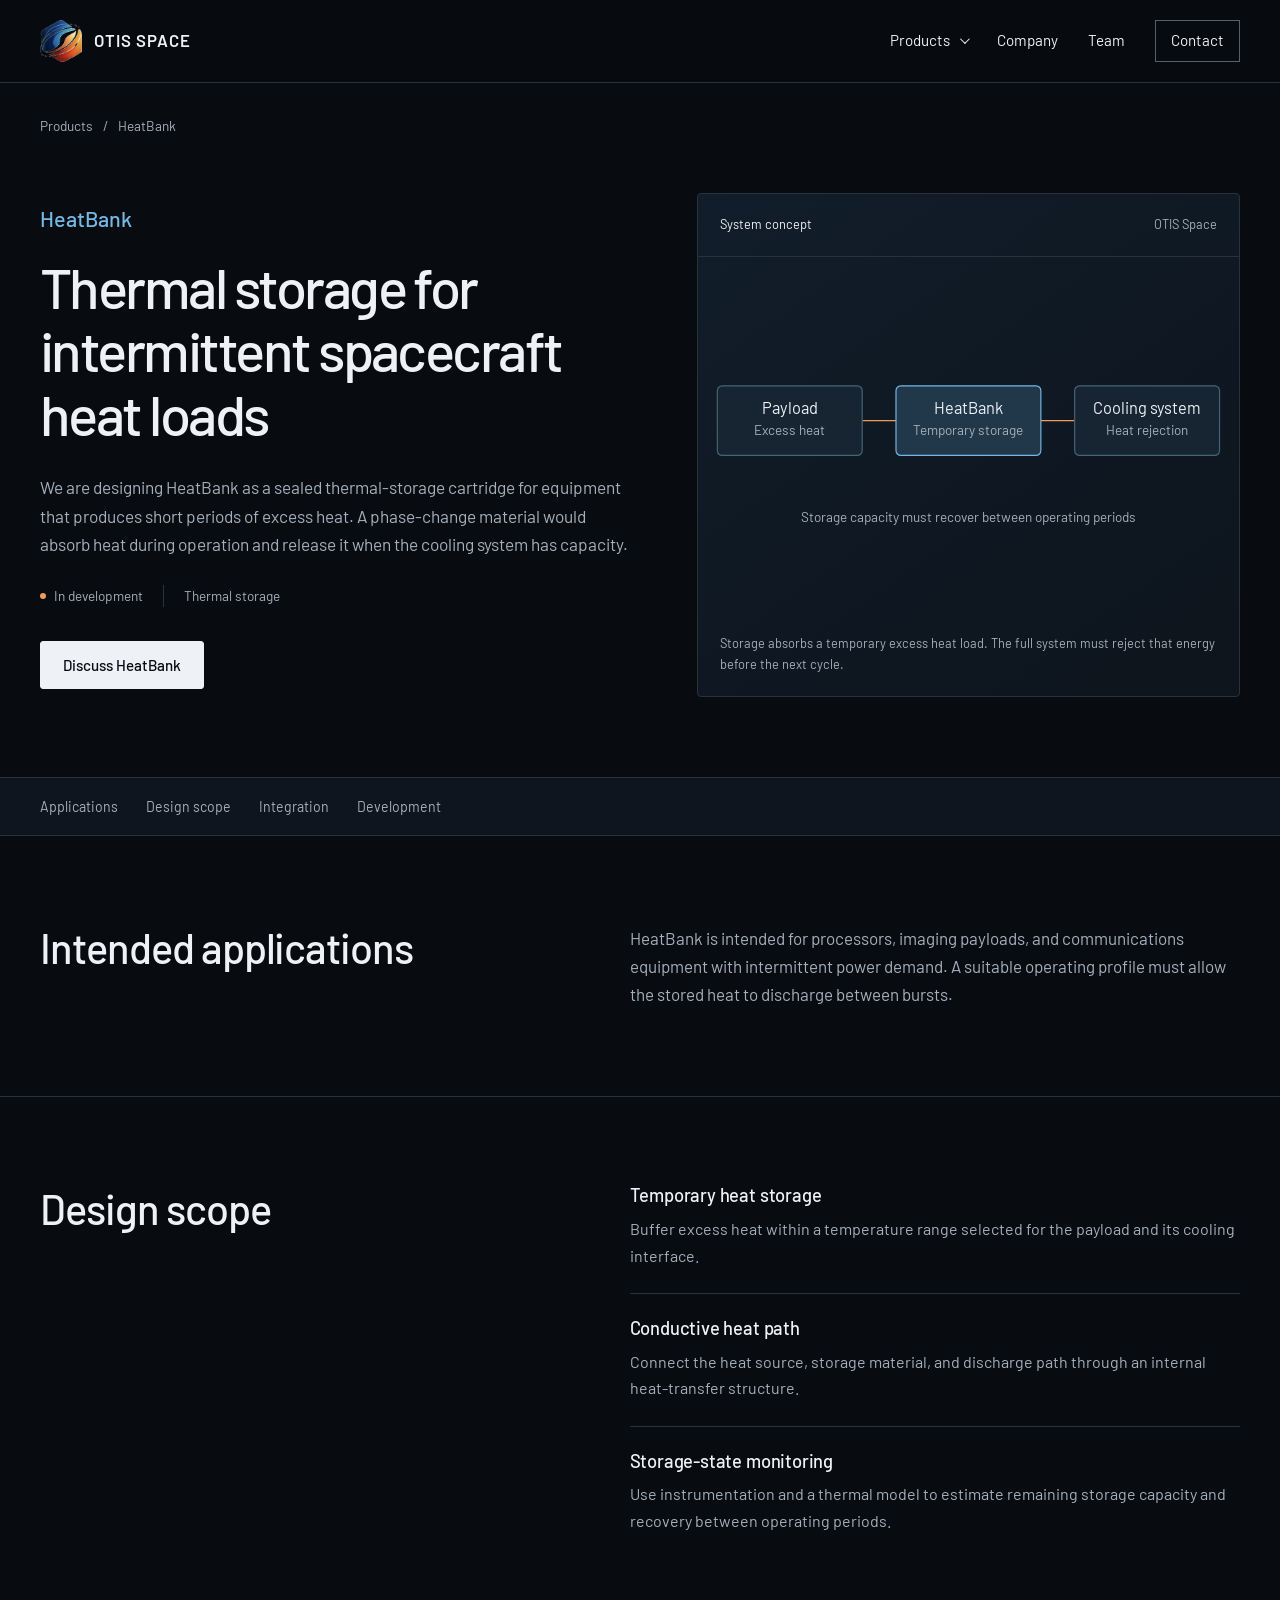
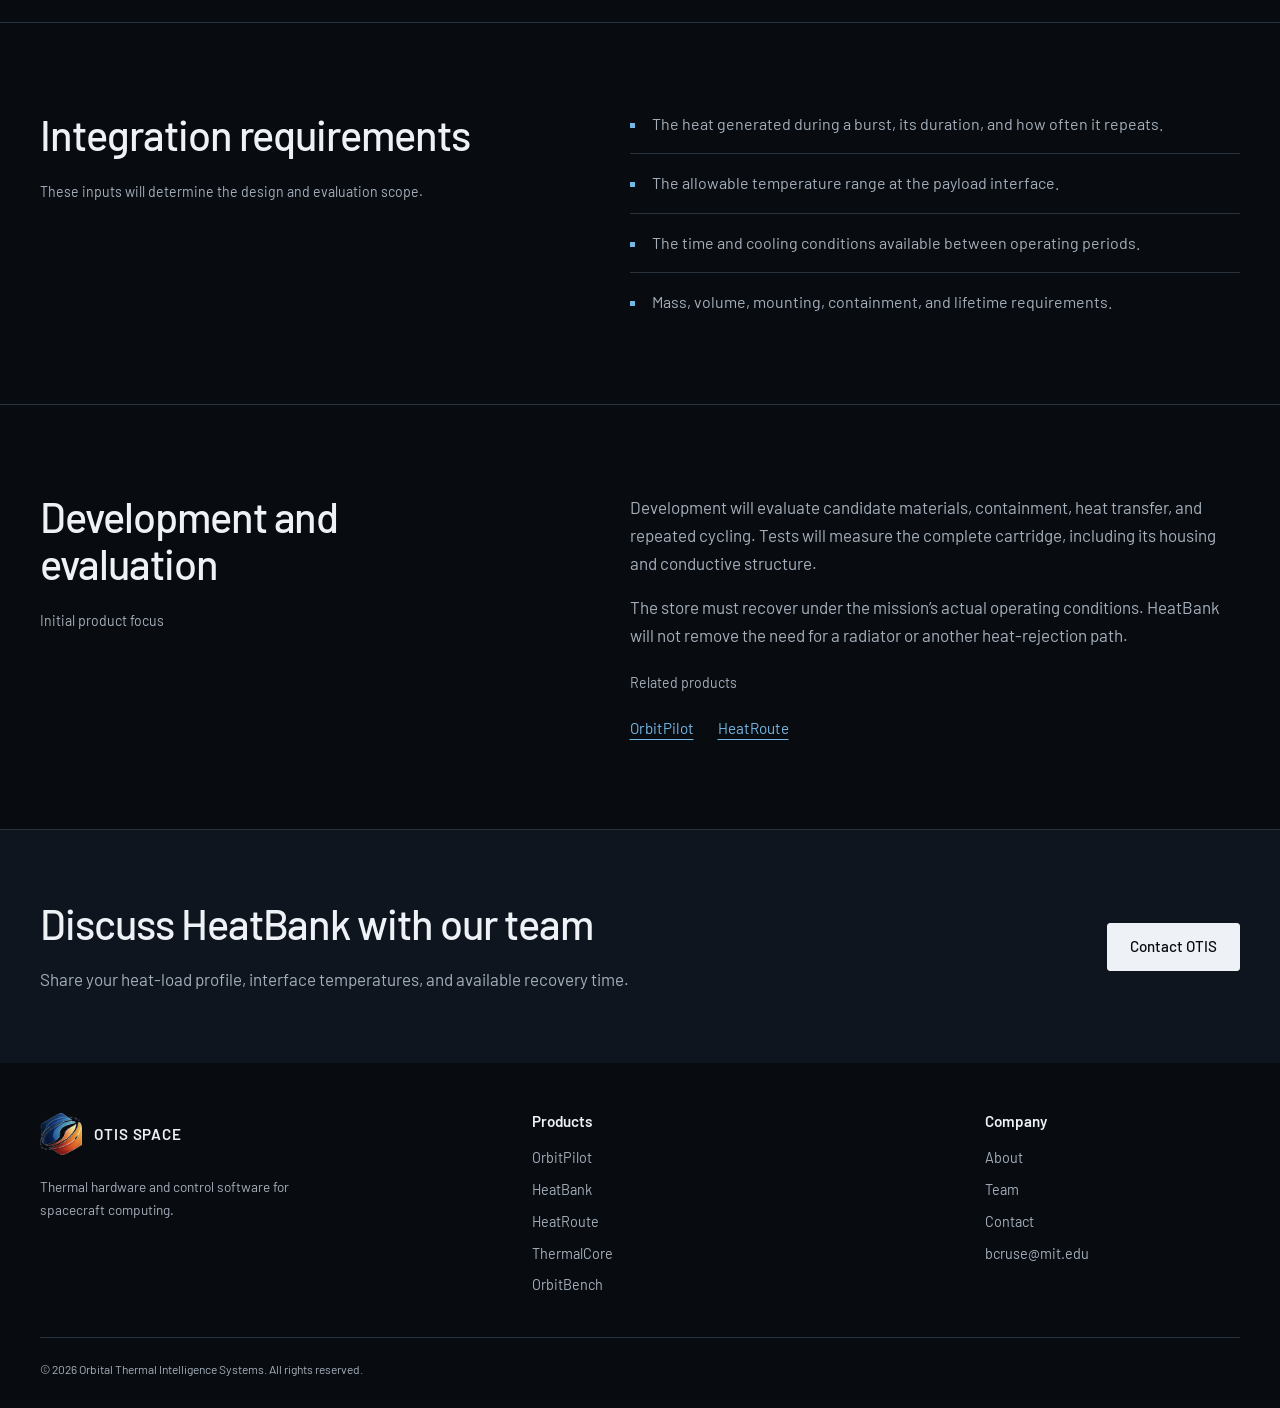
==== products/heatbank/index.html @ eafe2ecf "Replace site slogans with direct copy and add five product pages" ====
<!doctype html>
<html lang="en">
<head>
  <meta charset="utf-8">
  <meta name="viewport" content="width=device-width, initial-scale=1">
  <title>HeatBank — Thermal storage for intermittent spacecraft heat loads | OTIS Space</title>
  <meta name="description" content="Sealed thermal-storage cartridges for payloads that generate short periods of excess heat. In development at OTIS Space.">
  <meta name="theme-color" content="#080c11">
  <link rel="canonical" href="https://otisspace.com/products/heatbank/">
  <meta property="og:type" content="website">
  <meta property="og:title" content="HeatBank — Thermal storage for intermittent spacecraft heat loads | OTIS Space">
  <meta property="og:description" content="Sealed thermal-storage cartridges for payloads that generate short periods of excess heat. In development at OTIS Space.">
  <meta property="og:url" content="https://otisspace.com/products/heatbank/">
  <meta property="og:image" content="https://otisspace.com/otis_logo_icon.png">
  <link rel="icon" href="../../favicon.ico" type="image/x-icon">
  <link rel="preconnect" href="https://fonts.googleapis.com">
  <link rel="preconnect" href="https://fonts.gstatic.com" crossorigin>
  <link rel="stylesheet" href="../../assets/site.css">
  <script src="../../assets/site.js" defer></script>
</head>
<body>
<a class="skip-link" href="#main">Skip to content</a>
<header class="site-header">
  <div class="container header-inner">
    <a class="brand" href="../../" aria-label="OTIS Space home"><img src="../../otis_logo_icon.png" alt="" width="42" height="42">OTIS SPACE</a>
    <button class="nav-toggle" type="button" aria-controls="site-navigation" aria-expanded="false" aria-label="Open navigation">Menu</button>
    <nav id="site-navigation" aria-label="Main navigation">
      <details class="product-nav">
        <summary>Products</summary>
        <div class="product-dropdown">
          <a class="all-products" href="../../#products">All products</a>
          <a href="../../products/orbitpilot/">OrbitPilot<small>Control software</small></a>
<a href="../../products/heatbank/" aria-current="page">HeatBank<small>Thermal storage</small></a>
<a href="../../products/heatroute/">HeatRoute<small>Thermal switching</small></a>
<a href="../../products/thermalcore/">ThermalCore<small>Integrated subsystem</small></a>
<a href="../../products/orbitbench/">OrbitBench<small>Test equipment and software</small></a>
        </div>
      </details>
      <a href="../../#about">Company</a>
      <a href="../../#founders">Team</a>
      <a class="nav-contact" href="../../#contact">Contact</a>
    </nav>
  </div>
</header>
<main id="main">
  <div class="container breadcrumb"><a href="../../#products">Products</a><span aria-hidden="true">/</span>HeatBank</div>
  <section class="product-hero">
    <div class="container hero-grid">
      <div>
        <p class="product-heading">HeatBank</p>
        <h1>Thermal storage for intermittent spacecraft heat loads</h1>
        <p class="product-intro">We are designing HeatBank as a sealed thermal-storage cartridge for equipment that produces short periods of excess heat. A phase-change material would absorb heat during operation and release it when the cooling system has capacity.</p>
        <div class="product-meta"><span class="status">In development</span><span>Thermal storage</span></div>
        <div class="actions"><a class="button button-primary" href="../../?product=HeatBank#contact">Discuss HeatBank</a></div>
      </div>
      <figure class="system-figure">
  <div class="figure-label"><span>System concept</span><span>OTIS Space</span></div>
  <svg class="schematic" viewBox="0 0 560 365" role="img" aria-labelledby="schematic-title"><title id="schematic-title">Storage absorbs a temporary excess heat load. The full system must reject that energy before the next cycle.</title><path class="wire-heat" d="M170 157H210M350 157H390"/><rect class="node" x="20" y="121" width="150" height="72" rx="5"/><text x="95.0" y="150">Payload</text><text class="small" x="95.0" y="172">Excess heat</text><rect class="node node-accent" x="205" y="121" width="150" height="72" rx="5"/><text x="280.0" y="150">HeatBank</text><text class="small" x="280.0" y="172">Temporary storage</text><rect class="node" x="390" y="121" width="150" height="72" rx="5"/><text x="465.0" y="150">Cooling system</text><text class="small" x="465.0" y="172">Heat rejection</text><text class="small" x="280" y="262">Storage capacity must recover between operating periods</text></svg>
  <figcaption>Storage absorbs a temporary excess heat load. The full system must reject that energy before the next cycle.</figcaption>
</figure>
    </div>
  </section>
  <nav class="page-section-nav" aria-label="On this page"><div class="container"><a href="#applications">Applications</a><a href="#design">Design scope</a><a href="#integration">Integration</a><a href="#development">Development</a></div></nav>
  <section class="section" id="applications"><div class="container split"><h2>Intended applications</h2><div class="prose"><p>HeatBank is intended for processors, imaging payloads, and communications equipment with intermittent power demand. A suitable operating profile must allow the stored heat to discharge between bursts.</p></div></div></section>
  <section class="section" id="design"><div class="container split"><div><h2>Design scope</h2></div><div class="detail-list"><div class="detail-item"><h3>Temporary heat storage</h3><p>Buffer excess heat within a temperature range selected for the payload and its cooling interface.</p></div><div class="detail-item"><h3>Conductive heat path</h3><p>Connect the heat source, storage material, and discharge path through an internal heat-transfer structure.</p></div><div class="detail-item"><h3>Storage-state monitoring</h3><p>Use instrumentation and a thermal model to estimate remaining storage capacity and recovery between operating periods.</p></div></div></div></section>
  <section class="section" id="integration"><div class="container split"><div><h2>Integration requirements</h2><p class="section-note">These inputs will determine the design and evaluation scope.</p></div><ul class="requirements"><li>The heat generated during a burst, its duration, and how often it repeats.</li><li>The allowable temperature range at the payload interface.</li><li>The time and cooling conditions available between operating periods.</li><li>Mass, volume, mounting, containment, and lifetime requirements.</li></ul></div></section>
  <section class="section" id="development"><div class="container split"><div><h2>Development and evaluation</h2><p class="section-note">Initial product focus</p></div><div class="prose"><p>Development will evaluate candidate materials, containment, heat transfer, and repeated cycling. Tests will measure the complete cartridge, including its housing and conductive structure.</p><p>The store must recover under the mission’s actual operating conditions. HeatBank will not remove the need for a radiator or another heat-rejection path.</p><p class="section-note">Related products</p><div class="related-products"><a href="../orbitpilot/">OrbitPilot</a><a href="../heatroute/">HeatRoute</a></div></div></div></section>
  <section class="product-contact"><div class="container"><div><h2>Discuss HeatBank with our team</h2><p>Share your heat-load profile, interface temperatures, and available recovery time.</p></div><a class="button button-primary" href="../../?product=HeatBank#contact">Contact OTIS</a></div></section>
</main>
<footer class="site-footer">
  <div class="container">
    <div class="footer-grid">
      <div class="footer-brand"><a class="brand" href="../../"><img src="../../otis_logo_icon.png" alt="" width="42" height="42">OTIS SPACE</a><p>Thermal hardware and control software for spacecraft computing.</p></div>
      <div><h2>Products</h2><ul class="footer-links"><li><a href="../../products/orbitpilot/">OrbitPilot</a></li><li><a href="../../products/heatbank/">HeatBank</a></li><li><a href="../../products/heatroute/">HeatRoute</a></li><li><a href="../../products/thermalcore/">ThermalCore</a></li><li><a href="../../products/orbitbench/">OrbitBench</a></li></ul></div>
      <div><h2>Company</h2><ul class="footer-links"><li><a href="../../#about">About</a></li><li><a href="../../#founders">Team</a></li><li><a href="../../#contact">Contact</a></li><li><a href="mailto:bcruse@mit.edu">bcruse@mit.edu</a></li></ul></div>
    </div>
    <p class="copyright">© 2026 Orbital Thermal Intelligence Systems. All rights reserved.</p>
  </div>
</footer>
</body>
</html>
---- assets/site.css ----
@import url('https://fonts.googleapis.com/css2?family=Barlow:wght@400;500;600;700&display=swap');

:root {
  color-scheme: dark;
  --bg: #080c11;
  --surface: #0e151e;
  --surface-raised: #121c27;
  --text: #eef2f6;
  --muted: #a5afbb;
  --line: #28323d;
  --blue: #75b8e5;
  --orange: #f29a59;
  --width: 1200px;
}
* { box-sizing: border-box; }
html { scroll-behavior: smooth; scroll-padding-top: 100px; }
body { margin: 0; background: var(--bg); color: var(--text); font-family: 'Barlow', Arial, sans-serif; font-size: 17px; line-height: 1.65; -webkit-font-smoothing: antialiased; }
body, input, select, textarea, button { font-family: 'Barlow', Arial, sans-serif; }
a { color: inherit; text-underline-offset: 5px; }
a:hover { color: var(--blue); }
a, button, input, select, textarea { -webkit-tap-highlight-color: transparent; }
:focus-visible { outline: 2px solid var(--orange); outline-offset: 5px; }
img, svg { display: block; max-width: 100%; }
button, input, select, textarea { font: inherit; }
button, summary { cursor: pointer; }
button:disabled { cursor: wait; }
h1, h2, h3, p { margin: 0; }
h1, h2, h3 { font-weight: 500; line-height: 1.13; }
h1 { font-size: clamp(2.6rem, 5.2vw, 4.65rem); letter-spacing: -0.045em; }
h2 { font-size: clamp(1.8rem, 3.25vw, 2.8rem); letter-spacing: -0.025em; }
h3 { font-size: 1.3rem; letter-spacing: -0.01em; }
p + p { margin-top: 1rem; }
::selection { background: #2a526c; color: white; }
.container { width: min(var(--width), calc(100% - 80px)); margin-inline: auto; }
.skip-link { position: fixed; top: -100px; left: 20px; z-index: 100; padding: 10px 20px; color: var(--bg); background: white; }
.skip-link:focus { top: 10px; }
.site-header { position: sticky; top: 0; z-index: 20; background: rgba(8,12,17,.97); border-bottom: 1px solid var(--line); }
.header-inner { min-height: 82px; display: flex; align-items: center; gap: 28px; }
.brand { display: inline-flex; gap: 12px; align-items: center; color: var(--text); text-decoration: none; margin-right: auto; white-space: nowrap; font-size: 1.05rem; font-weight: 600; letter-spacing: .06em; }
.brand img { width: 42px; height: 42px; object-fit: contain; }
#site-navigation { display: flex; align-items: center; gap: 30px; font-size: .95rem; }
#site-navigation > a, .product-nav summary { text-decoration: none; }
.product-nav { position: relative; }
.product-nav summary { list-style: none; display: flex; align-items: center; gap: 10px; padding-block: 12px; }
.product-nav summary::-webkit-details-marker { display: none; }
.product-nav summary::after { content: ''; width: 6px; height: 6px; border-right: 1px solid; border-bottom: 1px solid; transform: rotate(45deg) translateY(-2px); }
.product-nav[open] summary::after { transform: rotate(225deg); }
.product-dropdown { position: absolute; right: -100px; top: calc(100% + 12px); width: 330px; padding: 12px; background: var(--surface); border: 1px solid var(--line); box-shadow: 0 15px 50px #0008; }
.product-dropdown a { display: block; text-decoration: none; padding: 9px 13px; border-radius: 2px; }
.product-dropdown a:hover, .product-dropdown [aria-current='page'] { background: var(--surface-raised); color: var(--blue); }
.product-dropdown small { display: block; color: var(--muted); font-size: .8rem; line-height: 1.4; margin-top: 2px; }
.product-dropdown .all-products { margin-bottom: 8px; padding-bottom: 14px; border-bottom: 1px solid var(--line); }
.nav-contact { border: 1px solid #53606f; padding: 7px 15px; }
.nav-toggle { display: none; }
.hero { position: relative; padding-block: 100px 108px; border-bottom: 1px solid var(--line); overflow: clip; }
.hero::before { content: ''; position: absolute; z-index: -1; width: 760px; height: 760px; right: -200px; top: -350px; background: radial-gradient(circle, #16374b55 0%, transparent 65%); pointer-events: none; }
.hero-grid { display: grid; grid-template-columns: 1.1fr 1fr; align-items: center; gap: 68px; }
.eyebrow { color: var(--blue); font-size: .85rem; font-weight: 500; margin-bottom: 24px; }
.hero-copy > p:not(.eyebrow), .product-intro { color: var(--muted); font-size: 1.14rem; line-height: 1.65; margin-top: 28px; max-width: 620px; }
.actions { display: flex; flex-wrap: wrap; align-items: center; gap: 14px; margin-top: 34px; }
.button { display: inline-flex; align-items: center; justify-content: center; min-height: 48px; padding: 10px 22px; border: 1px solid #495663; border-radius: 3px; color: var(--text); text-decoration: none; font-weight: 500; font-size: .95rem; transition: background .18s, border-color .18s; }
.button:hover { background: #1c2b3b; border-color: var(--blue); color: var(--text); }
.button-primary { background: var(--text); color: var(--bg); border-color: var(--text); }
.button-primary:hover { color: var(--bg); background: #d3e4ef; border-color: #d3e4ef; }
.system-figure { margin: 0; border: 1px solid var(--line); background: linear-gradient(145deg, #111d2a, #0d141c); border-radius: 4px; }
.figure-label { display: flex; justify-content: space-between; gap: 12px; padding: 20px 22px; border-bottom: 1px solid var(--line); font-size: .8rem; color: var(--muted); }
.figure-label span:first-child { color: var(--text); }
.system-figure svg { width: 100%; height: auto; padding: 12px 0; }
.system-figure figcaption { padding: 0 22px 22px; color: var(--muted); font-size: .8rem; line-height: 1.6; }
.schematic text { font-family: 'Barlow', Arial, sans-serif; font-size: 17px; fill: #edf2f8; text-anchor: middle; }
.schematic .small { font-size: 14px; fill: #a5afbb; }
.schematic .node { fill: #172432; stroke: #476377; stroke-width: 1.2; }
.schematic .node-accent { fill: #20384a; stroke: #75b8e5; }
.schematic .wire { stroke: #75b8e5; stroke-width: 1.5; fill: none; }
.schematic .wire-heat { stroke: #f29a59; stroke-width: 1.5; fill: none; }
.schematic .control { stroke-dasharray: 5 5; }
.section { padding-block: 88px; border-bottom: 1px solid var(--line); }
.section-heading { display: flex; align-items: start; justify-content: space-between; gap: 40px; margin-bottom: 44px; }
.section-heading p { max-width: 540px; color: var(--muted); }
.status { display: inline-flex; align-items: center; gap: 8px; color: var(--muted); font-size: .85rem; white-space: nowrap; }
.status::before { content: ''; width: 6px; height: 6px; border-radius: 50%; background: var(--orange); }
.product-list { border-top: 1px solid var(--line); }
.product-row { display: grid; grid-template-columns: 230px 1fr 130px; gap: 32px; align-items: center; padding: 30px 0; border-bottom: 1px solid var(--line); text-decoration: none; }
.product-row:hover { color: var(--text); }
.product-row:hover h3, .product-row:hover .product-link { color: var(--blue); }
.product-row .category { font-size: .85rem; color: var(--muted); margin-top: 6px; }
.product-row p { color: var(--muted); font-size: 1rem; max-width: 560px; }
.product-link { font-size: .9rem; color: var(--text); justify-self: end; white-space: nowrap; }
.product-link span { padding-left: 10px; }
.section-note { margin-top: 22px; color: var(--muted); font-size: .88rem; max-width: 760px; }
.split { display: grid; grid-template-columns: .9fr 1.1fr; gap: 90px; }
.split > div > p, .prose { color: var(--muted); }
.split h2 { max-width: 480px; }
.detail-list { margin: 0; }
.detail-item { padding: 24px 0; border-bottom: 1px solid var(--line); }
.detail-item:first-child { padding-top: 0; }
.detail-item:last-child { border-bottom: 0; padding-bottom: 0; }
.detail-item h3 { font-size: 1.15rem; margin-bottom: 10px; color: var(--text); }
.detail-item p { color: var(--muted); font-size: 1rem; }
.team-intro { max-width: 640px; }
.team-grid { display: grid; grid-template-columns: repeat(2, minmax(0, 1fr)); gap: 40px; }
.team-photo { aspect-ratio: 16 / 10; width: 100%; object-fit: cover; border-radius: 3px; border: 1px solid var(--line); margin-bottom: 24px; }
.team-grid .role { color: var(--blue); font-size: .85rem; margin: 7px 0 14px; }
.team-grid p { color: var(--muted); font-size: .97rem; max-width: 500px; }
.contact-section { background: var(--surface); }
.contact-copy h2 { margin-bottom: 24px; }
.contact-copy p { max-width: 420px; }
.contact-copy a { color: var(--blue); }
form { display: grid; gap: 18px; }
.form-row { display: grid; grid-template-columns: 1fr 1fr; gap: 16px; }
.form-field { display: flex; flex-direction: column; gap: 7px; }
label { font-size: .88rem; }
input, select, textarea { width: 100%; min-width: 0; background: var(--bg); color: var(--text); border: 1px solid #43505f; border-radius: 3px; padding: 10px 12px; font-size: .95rem; }
input::placeholder, textarea::placeholder { color: #8994a2; opacity: 1; }
textarea { min-height: 130px; resize: vertical; }
.form-honeypot { display: none; }
form .button { justify-self: start; }
.form-status { min-height: 1.4rem; font-size: .9rem; color: var(--muted); }
.form-status.success { color: #9ddbb8; }
.form-status.error { color: #ffb0a7; }
.site-footer { padding-block: 50px 28px; }
.footer-grid { display: grid; grid-template-columns: 1.1fr 1fr .65fr; gap: 60px; }
.footer-grid .brand { font-size: .95rem; }
.footer-grid p { color: var(--muted); font-size: .85rem; margin-top: 14px; max-width: 290px; }
.footer-grid h2 { font-size: .95rem; font-weight: 600; margin-bottom: 16px; letter-spacing: 0; }
.footer-links { list-style: none; padding: 0; margin: 0; display: grid; gap: 8px; font-size: .9rem; }
.footer-links a { text-decoration: none; color: var(--muted); }
.footer-links a:hover { color: var(--text); }
.copyright { border-top: 1px solid var(--line); padding-top: 22px; margin-top: 40px; color: var(--muted); font-size: .75rem; }
.breadcrumb { font-size: .85rem; color: var(--muted); padding-top: 32px; }
.breadcrumb a { text-decoration: none; }
.breadcrumb span { padding-inline: 10px; }
.product-hero { padding-block: 56px 80px; }
.product-hero .hero-grid { gap: 60px; }
.product-heading { font-size: 1.35rem; font-weight: 500; margin-bottom: 18px; color: var(--blue); }
.product-hero h1 { font-size: clamp(2.35rem, 4.4vw, 3.85rem); }
.product-intro { font-size: 1.08rem; }
.product-meta { display: flex; align-items: center; flex-wrap: wrap; gap: 20px; margin-top: 26px; font-size: .85rem; color: var(--muted); }
.product-meta > span + span { border-left: 1px solid var(--line); padding-left: 20px; }
.page-section-nav { border-top: 1px solid var(--line); border-bottom: 1px solid var(--line); background: var(--surface); }
.page-section-nav .container { display: flex; flex-wrap: wrap; gap: 28px; padding-block: 17px; }
.page-section-nav a { text-decoration: none; font-size: .88rem; color: var(--muted); }
.page-section-nav a:hover { color: var(--text); }
.requirements { padding: 0; margin: 0; list-style: none; }
.requirements li { padding: 16px 0 16px 22px; border-bottom: 1px solid var(--line); position: relative; color: var(--muted); font-size: 1rem; }
.requirements li:first-child { padding-top: 0; }
.requirements li::before { content: ''; width: 5px; height: 5px; background: var(--blue); position: absolute; left: 0; top: 28px; }
.requirements li:first-child::before { top: 12px; }
.requirements li:last-child { border-bottom: 0; padding-bottom: 0; }
.product-contact { padding-block: 70px; background: var(--surface); }
.product-contact .container { display: flex; align-items: center; justify-content: space-between; gap: 40px; }
.product-contact p { color: var(--muted); max-width: 660px; margin-top: 18px; }
.related-products { margin-top: 22px; display: flex; flex-wrap: wrap; gap: 12px 24px; }
.related-products a { color: var(--blue); font-size: .95rem; }
@media (min-width: 1400px) { .hero { padding-block: 120px; } }
@media (max-width: 1000px) {
  .container { width: calc(100% - 56px); }
  .hero-grid { gap: 36px; }
  .split { gap: 48px; }
  .product-row { grid-template-columns: 180px 1fr 115px; gap: 22px; }
  .product-hero .hero-grid { gap: 32px; }
}
@media (max-width: 760px) {
  html { scroll-padding-top: 90px; }
  .container { width: calc(100% - 40px); }
  .header-inner { min-height: 72px; flex-wrap: wrap; gap: 0; }
  .brand { font-size: .95rem; }
  .brand img { width: 36px; height: 36px; }
  #site-navigation { flex-basis: 100%; align-items: stretch; gap: 0; flex-direction: column; padding-bottom: 22px; max-height: calc(100svh - 80px); overflow-y: auto; }
  #site-navigation > a, .product-nav summary { padding: 12px 0; border-bottom: 1px solid var(--line); }
  #site-navigation > .nav-contact { padding: 9px 15px; border: 1px solid #53606f; margin-top: 16px; text-align: center; }
  .js .nav-toggle { display: block; background: transparent; border: 1px solid #53606f; border-radius: 3px; color: var(--text); padding: 6px 13px; font-size: .9rem; }
  .js #site-navigation { display: none; }
  .js .nav-toggle[aria-expanded='true'] + #site-navigation { display: flex; }
  .product-dropdown { position: static; width: 100%; padding: 5px 0; margin-top: 8px; border: 0; border-left: 1px solid var(--line); box-shadow: none; background: transparent; }
  .product-dropdown a { padding: 9px 16px; }
  .product-dropdown small { display: none; }
  .hero { padding-block: 64px; }
  .hero-grid, .split { grid-template-columns: 1fr; gap: 36px; }
  .hero h1 { max-width: 650px; }
  .hero-copy > p:not(.eyebrow) { font-size: 1.08rem; }
  .system-figure { max-width: 620px; }
  .section { padding-block: 60px; }
  .section-heading { flex-direction: column; gap: 20px; margin-bottom: 28px; }
  .section-heading p { max-width: 650px; }
  .product-row { grid-template-columns: 1fr auto; gap: 16px; padding-block: 26px; }
  .product-row > p { grid-column: 1 / -1; grid-row: 2; }
  .team-grid { gap: 24px; }
  .footer-grid { grid-template-columns: 1fr 1fr; gap: 36px; }
  .footer-brand { grid-column: 1 / -1; }
  .product-hero { padding-block: 40px 54px; }
  .product-hero .hero-grid { gap: 36px; }
  .product-contact .container { align-items: start; flex-direction: column; gap: 25px; }
  .page-section-nav .container { gap: 12px 24px; }
}
@media (max-width: 440px) {
  body { font-size: 16px; }
  .hero h1 { font-size: 2.65rem; }
  .product-hero h1 { font-size: 2.3rem; }
  .team-grid, .form-row { grid-template-columns: 1fr; }
  .team-grid { gap: 40px; }
  .figure-label { padding: 15px; font-size: .75rem; }
  .system-figure figcaption { padding-inline: 15px; }
  .product-row { gap: 12px; }
  .product-link { font-size: .82rem; }
  .product-link span { padding-left: 3px; }
}
@media (prefers-reduced-motion: reduce) {
  html { scroll-behavior: auto; }
  *, *::before, *::after { transition-duration: .01ms !important; }
}
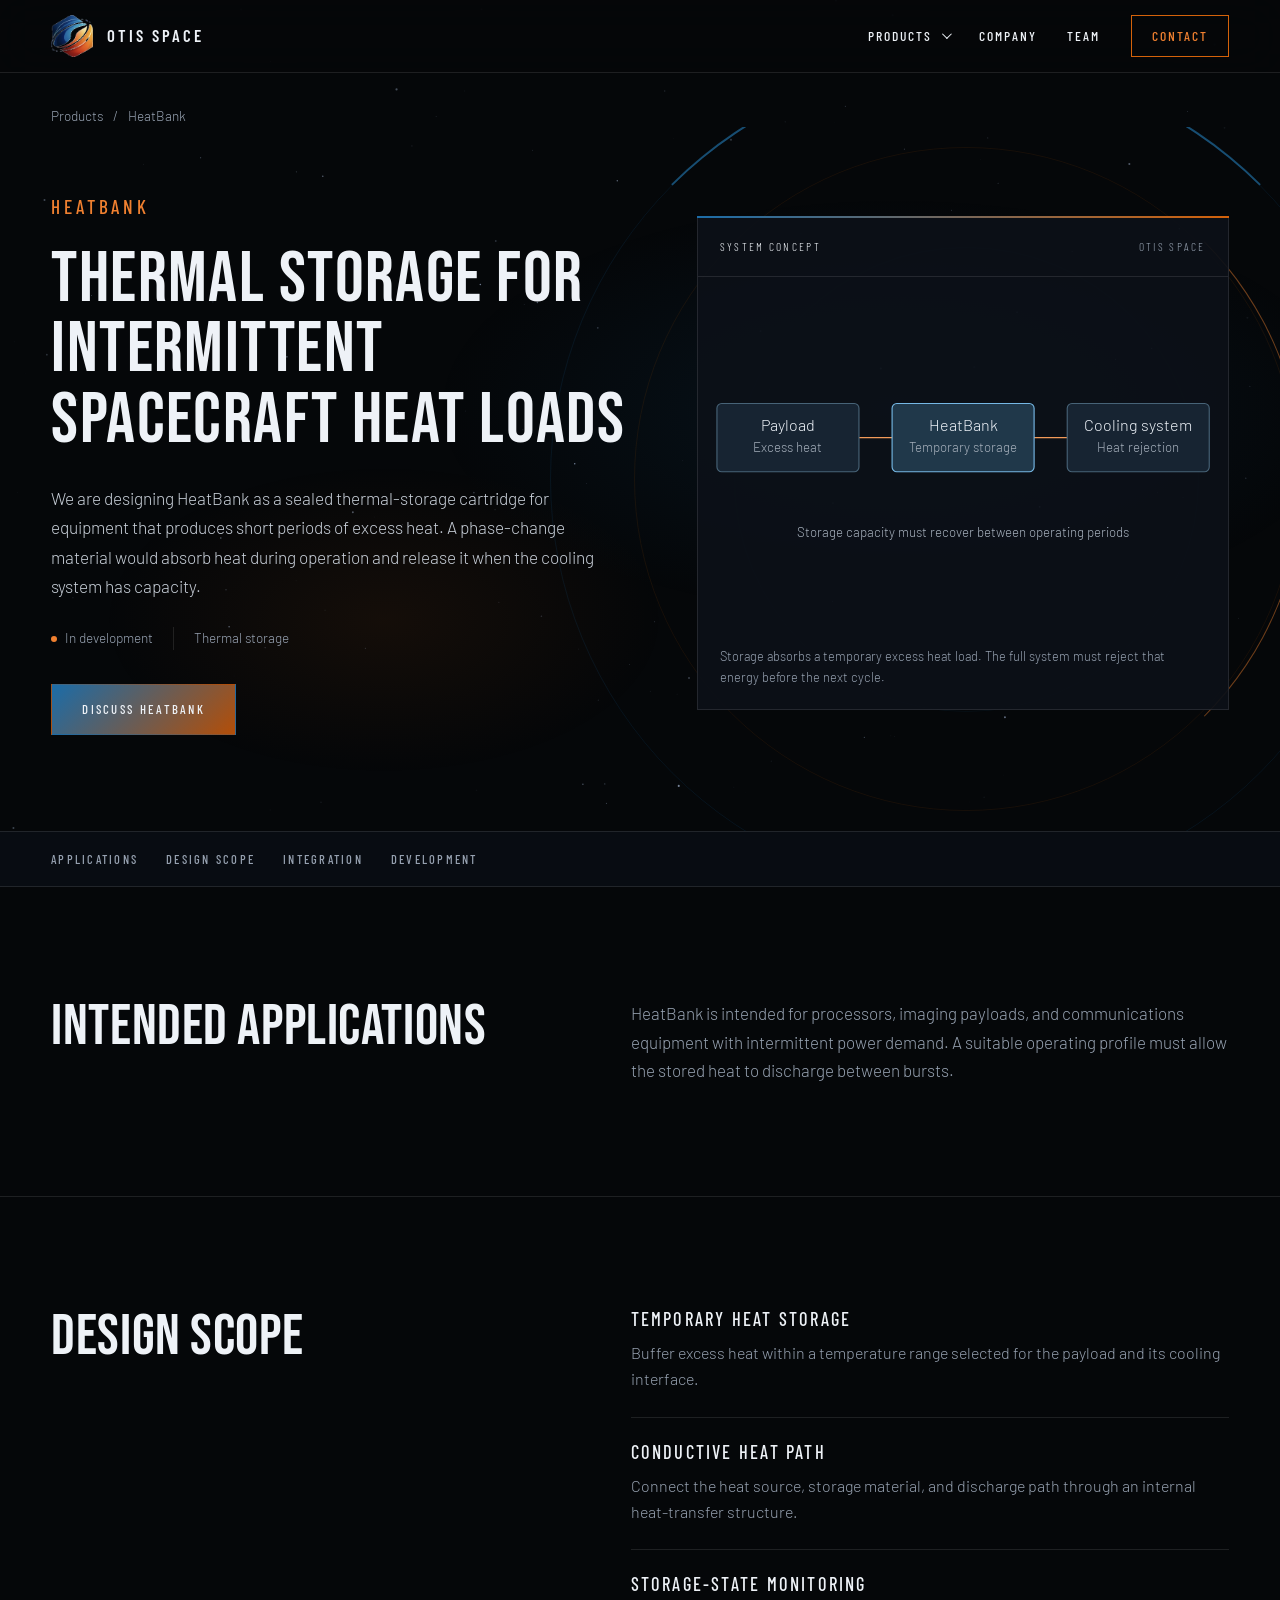
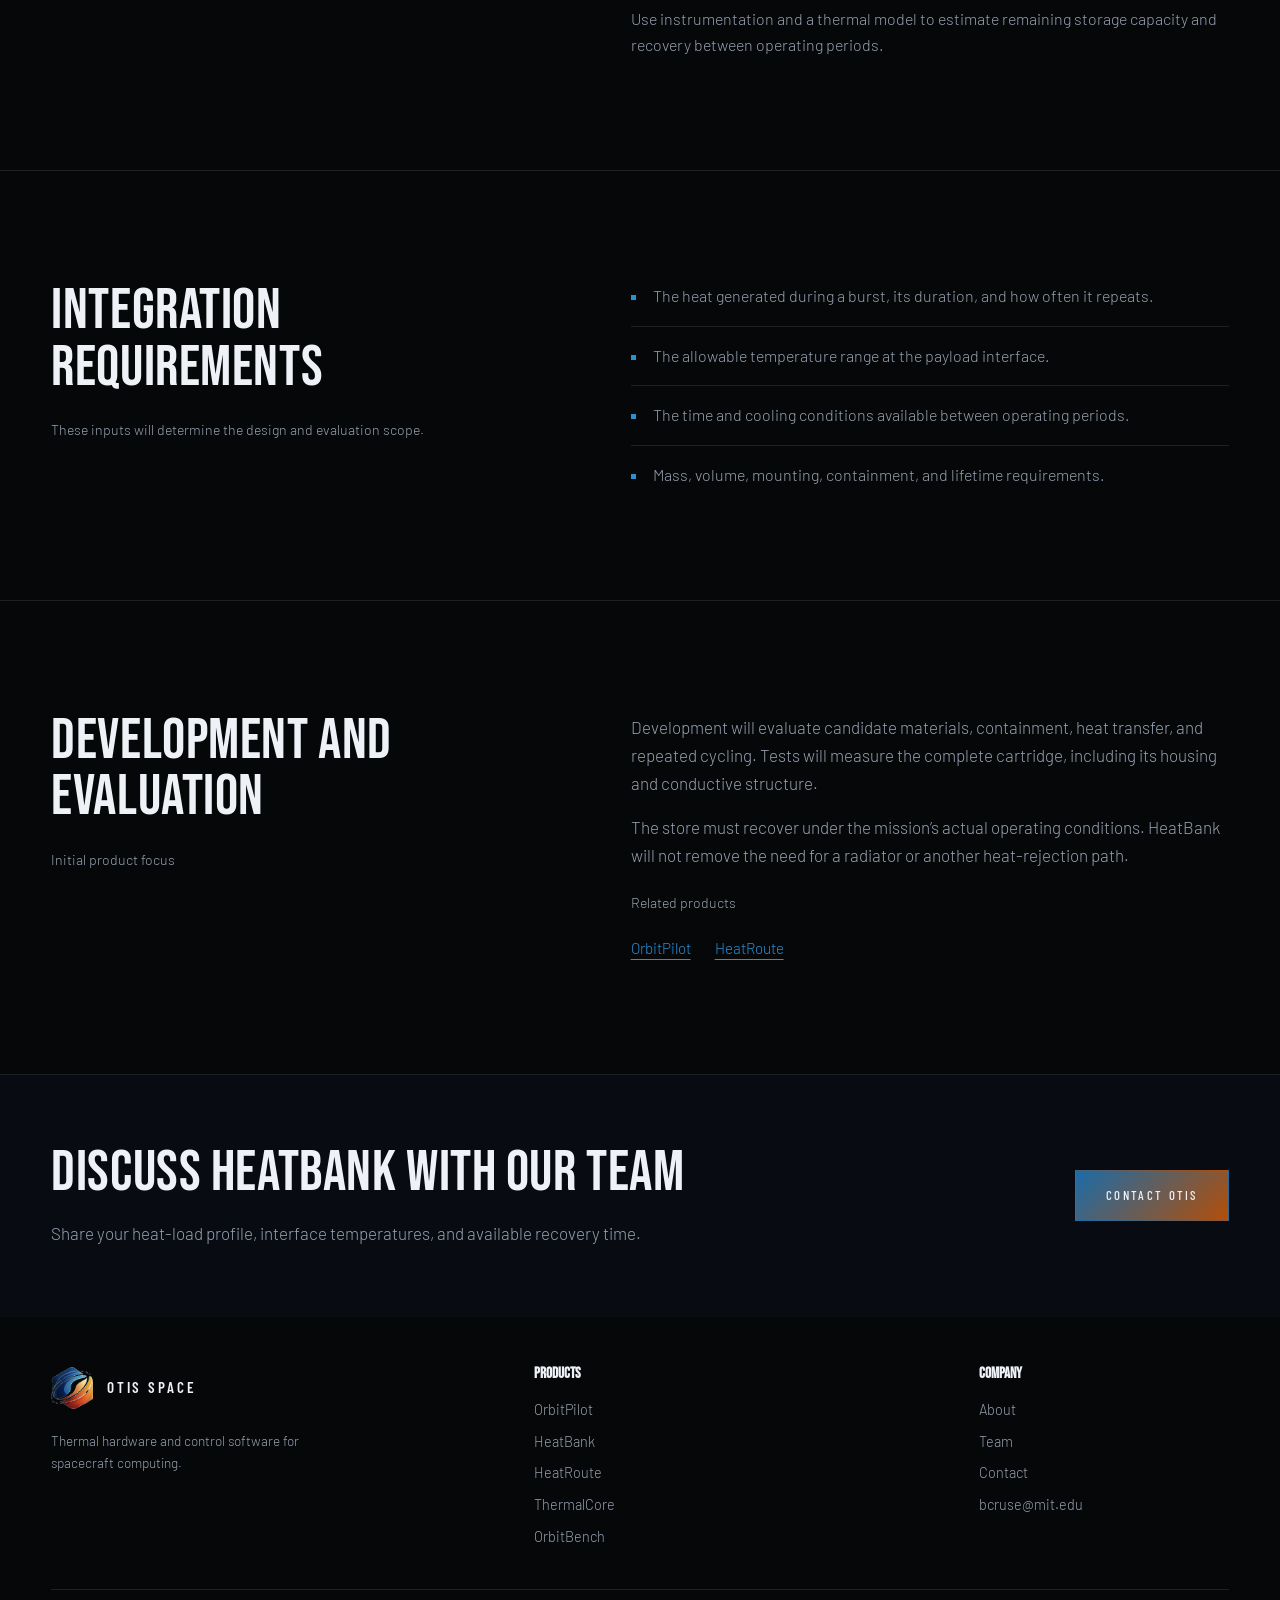
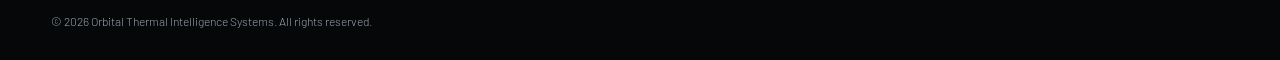
==== commit 457086c2: "Restore original OTIS visual style across company and product pages" ====
--- a/products/heatbank/index.html
+++ b/products/heatbank/index.html
@@ -5,7 +5,7 @@
   <meta name="viewport" content="width=device-width, initial-scale=1">
   <title>HeatBank — Thermal storage for intermittent spacecraft heat loads | OTIS Space</title>
   <meta name="description" content="Sealed thermal-storage cartridges for payloads that generate short periods of excess heat. In development at OTIS Space.">
-  <meta name="theme-color" content="#080c11">
+  <meta name="theme-color" content="#050709">
   <link rel="canonical" href="https://otisspace.com/products/heatbank/">
   <meta property="og:type" content="website">
   <meta property="og:title" content="HeatBank — Thermal storage for intermittent spacecraft heat loads | OTIS Space">
@@ -17,13 +17,14 @@
   <link rel="preconnect" href="https://fonts.gstatic.com" crossorigin>
   <link rel="stylesheet" href="../../assets/site.css">
   <script src="../../assets/site.js" defer></script>
+  <script src="../../assets/atmosphere.js" defer></script>
 </head>
 <body>
 <a class="skip-link" href="#main">Skip to content</a>
 <header class="site-header">
   <div class="container header-inner">
     <a class="brand" href="../../" aria-label="OTIS Space home"><img src="../../otis_logo_icon.png" alt="" width="42" height="42">OTIS SPACE</a>
-    <button class="nav-toggle" type="button" aria-controls="site-navigation" aria-expanded="false" aria-label="Open navigation">Menu</button>
+    <button class="nav-toggle" type="button" aria-controls="site-navigation" aria-expanded="false" aria-label="Open navigation"><span aria-hidden="true"></span><span aria-hidden="true"></span><span aria-hidden="true"></span></button>
     <nav id="site-navigation" aria-label="Main navigation">
       <details class="product-nav">
         <summary>Products</summary>
@@ -45,6 +46,7 @@
 <main id="main">
   <div class="container breadcrumb"><a href="../../#products">Products</a><span aria-hidden="true">/</span>HeatBank</div>
   <section class="product-hero">
+    <div class="orbital-rings" aria-hidden="true"><span></span><span></span></div>
     <div class="container hero-grid">
       <div>
         <p class="product-heading">HeatBank</p>
--- a/assets/site.css
+++ b/assets/site.css
@@ -1,20 +1,21 @@
-@import url('https://fonts.googleapis.com/css2?family=Barlow:wght@400;500;600;700&display=swap');
+@import url('https://fonts.googleapis.com/css2?family=Bebas+Neue&family=Barlow:wght@300;400;500;600&family=Barlow+Condensed:wght@400;500;600;700&display=swap');
 
 :root {
   color-scheme: dark;
-  --bg: #080c11;
-  --surface: #0e151e;
-  --surface-raised: #121c27;
-  --text: #eef2f6;
-  --muted: #a5afbb;
-  --line: #28323d;
-  --blue: #75b8e5;
-  --orange: #f29a59;
-  --width: 1200px;
+  --bg: #050709;
+  --surface: #080c12;
+  --surface-raised: #0c1118;
+  --text: #eef2f7;
+  --muted: #96a1b0;
+  --line: rgba(255,255,255,.1);
+  --blue: #2b8fd4;
+  --orange: #f08030;
+  --gradient: linear-gradient(135deg, #1b6ca8 0%, #d4620a 100%);
+  --width: 1440px;
 }
 * { box-sizing: border-box; }
 html { scroll-behavior: smooth; scroll-padding-top: 100px; }
-body { margin: 0; background: var(--bg); color: var(--text); font-family: 'Barlow', Arial, sans-serif; font-size: 17px; line-height: 1.65; -webkit-font-smoothing: antialiased; }
+body { margin: 0; background: var(--bg); color: var(--text); font-family: 'Barlow', Arial, sans-serif; font-size: 17px; font-weight: 300; line-height: 1.65; -webkit-font-smoothing: antialiased; }
 body, input, select, textarea, button { font-family: 'Barlow', Arial, sans-serif; }
 a { color: inherit; text-underline-offset: 5px; }
 a:hover { color: var(--blue); }
@@ -25,20 +26,20 @@
 button, summary { cursor: pointer; }
 button:disabled { cursor: wait; }
 h1, h2, h3, p { margin: 0; }
-h1, h2, h3 { font-weight: 500; line-height: 1.13; }
-h1 { font-size: clamp(2.6rem, 5.2vw, 4.65rem); letter-spacing: -0.045em; }
-h2 { font-size: clamp(1.8rem, 3.25vw, 2.8rem); letter-spacing: -0.025em; }
-h3 { font-size: 1.3rem; letter-spacing: -0.01em; }
+h1, h2 { font-family: 'Bebas Neue', 'Arial Narrow', sans-serif; font-weight: 400; line-height: .98; }
+h1 { font-size: clamp(3.5rem, 7.5vw, 7rem); letter-spacing: .02em; }
+h2 { font-size: clamp(2.8rem, 4.5vw, 4.5rem); letter-spacing: .01em; }
+h3 { font-family: 'Barlow Condensed', 'Arial Narrow', sans-serif; font-size: 1.45rem; font-weight: 500; letter-spacing: .07em; line-height: 1.15; text-transform: uppercase; }
 p + p { margin-top: 1rem; }
 ::selection { background: #2a526c; color: white; }
-.container { width: min(var(--width), calc(100% - 80px)); margin-inline: auto; }
+.container { width: min(var(--width), 92%); margin-inline: auto; }
 .skip-link { position: fixed; top: -100px; left: 20px; z-index: 100; padding: 10px 20px; color: var(--bg); background: white; }
 .skip-link:focus { top: 10px; }
-.site-header { position: sticky; top: 0; z-index: 20; background: rgba(8,12,17,.97); border-bottom: 1px solid var(--line); }
-.header-inner { min-height: 82px; display: flex; align-items: center; gap: 28px; }
-.brand { display: inline-flex; gap: 12px; align-items: center; color: var(--text); text-decoration: none; margin-right: auto; white-space: nowrap; font-size: 1.05rem; font-weight: 600; letter-spacing: .06em; }
+.site-header { position: sticky; top: 0; z-index: 20; background: rgba(5,7,9,.8); backdrop-filter: blur(20px); border-bottom: 1px solid var(--line); }
+.header-inner { min-height: 72px; display: flex; align-items: center; gap: 28px; }
+.brand { display: inline-flex; gap: 14px; align-items: center; color: var(--text); text-decoration: none; margin-right: auto; white-space: nowrap; font-family: 'Barlow Condensed', sans-serif; font-size: 1.05rem; font-weight: 600; letter-spacing: .18em; }
 .brand img { width: 42px; height: 42px; object-fit: contain; }
-#site-navigation { display: flex; align-items: center; gap: 30px; font-size: .95rem; }
+#site-navigation { display: flex; align-items: center; gap: 30px; font-family: 'Barlow Condensed', sans-serif; font-size: .85rem; font-weight: 500; text-transform: uppercase; letter-spacing: .15em; }
 #site-navigation > a, .product-nav summary { text-decoration: none; }
 .product-nav { position: relative; }
 .product-nav summary { list-style: none; display: flex; align-items: center; gap: 10px; padding-block: 12px; }
@@ -46,24 +47,26 @@
 .product-nav summary::after { content: ''; width: 6px; height: 6px; border-right: 1px solid; border-bottom: 1px solid; transform: rotate(45deg) translateY(-2px); }
 .product-nav[open] summary::after { transform: rotate(225deg); }
 .product-dropdown { position: absolute; right: -100px; top: calc(100% + 12px); width: 330px; padding: 12px; background: var(--surface); border: 1px solid var(--line); box-shadow: 0 15px 50px #0008; }
-.product-dropdown a { display: block; text-decoration: none; padding: 9px 13px; border-radius: 2px; }
+.product-dropdown a { display: block; text-decoration: none; padding: 9px 13px; }
 .product-dropdown a:hover, .product-dropdown [aria-current='page'] { background: var(--surface-raised); color: var(--blue); }
-.product-dropdown small { display: block; color: var(--muted); font-size: .8rem; line-height: 1.4; margin-top: 2px; }
+.product-dropdown small { display: block; color: var(--muted); font-family: 'Barlow', sans-serif; font-size: .8rem; font-weight: 300; line-height: 1.4; letter-spacing: 0; text-transform: none; margin-top: 2px; }
 .product-dropdown .all-products { margin-bottom: 8px; padding-bottom: 14px; border-bottom: 1px solid var(--line); }
-.nav-contact { border: 1px solid #53606f; padding: 7px 15px; }
+.nav-contact { border: 1px solid #d4620a; color: var(--orange); padding: 9px 20px; }
 .nav-toggle { display: none; }
-.hero { position: relative; padding-block: 100px 108px; border-bottom: 1px solid var(--line); overflow: clip; }
-.hero::before { content: ''; position: absolute; z-index: -1; width: 760px; height: 760px; right: -200px; top: -350px; background: radial-gradient(circle, #16374b55 0%, transparent 65%); pointer-events: none; }
+.hero { position: relative; display: flex; align-items: center; min-height: calc(100svh - 72px); padding-block: 100px; border-bottom: 1px solid var(--line); overflow: clip; }
+.hero::before, .product-hero::before { content: ''; position: absolute; inset: 0; background: radial-gradient(ellipse 60% 50% at 70% 40%, rgba(27,108,168,.12), transparent 60%), radial-gradient(ellipse 40% 40% at 30% 70%, rgba(212,98,10,.08), transparent 55%); pointer-events: none; }
 .hero-grid { display: grid; grid-template-columns: 1.1fr 1fr; align-items: center; gap: 68px; }
-.eyebrow { color: var(--blue); font-size: .85rem; font-weight: 500; margin-bottom: 24px; }
-.hero-copy > p:not(.eyebrow), .product-intro { color: var(--muted); font-size: 1.14rem; line-height: 1.65; margin-top: 28px; max-width: 620px; }
+.eyebrow { display: flex; align-items: center; gap: 14px; color: var(--orange); font-family: 'Barlow Condensed', sans-serif; font-size: .72rem; font-weight: 500; text-transform: uppercase; letter-spacing: .28em; margin-bottom: 24px; }
+.eyebrow::before { content: ''; width: 30px; height: 1px; flex-shrink: 0; background: #d4620a; }
+.hero-copy > p:not(.eyebrow), .product-intro { color: #c8cfd8; font-size: 1.05rem; line-height: 1.7; margin-top: 28px; max-width: 570px; }
 .actions { display: flex; flex-wrap: wrap; align-items: center; gap: 14px; margin-top: 34px; }
-.button { display: inline-flex; align-items: center; justify-content: center; min-height: 48px; padding: 10px 22px; border: 1px solid #495663; border-radius: 3px; color: var(--text); text-decoration: none; font-weight: 500; font-size: .95rem; transition: background .18s, border-color .18s; }
+.button { display: inline-flex; align-items: center; justify-content: center; min-height: 48px; padding: 14px 30px; border: 1px solid var(--line); border-radius: 0; color: var(--text); font-family: 'Barlow Condensed', sans-serif; text-decoration: none; text-transform: uppercase; letter-spacing: .18em; font-weight: 500; font-size: .8rem; transition: background .18s, border-color .18s, opacity .18s; }
 .button:hover { background: #1c2b3b; border-color: var(--blue); color: var(--text); }
-.button-primary { background: var(--text); color: var(--bg); border-color: var(--text); }
-.button-primary:hover { color: var(--bg); background: #d3e4ef; border-color: #d3e4ef; }
-.system-figure { margin: 0; border: 1px solid var(--line); background: linear-gradient(145deg, #111d2a, #0d141c); border-radius: 4px; }
-.figure-label { display: flex; justify-content: space-between; gap: 12px; padding: 20px 22px; border-bottom: 1px solid var(--line); font-size: .8rem; color: var(--muted); }
+.button-primary { background: linear-gradient(135deg, #1b6ca8, #b34e08); color: var(--text); border-color: transparent; }
+.button-primary:hover { color: var(--text); background: linear-gradient(135deg, #1b6ca8, #b34e08); border-color: transparent; opacity: .88; }
+.system-figure { position: relative; margin: 0; border: 1px solid var(--line); background: rgba(12,17,24,.92); border-radius: 0; }
+.system-figure::before { content: ''; position: absolute; height: 2px; top: -1px; left: -1px; right: -1px; background: var(--gradient); }
+.figure-label { display: flex; justify-content: space-between; gap: 12px; padding: 20px 22px; border-bottom: 1px solid var(--line); font-family: 'Barlow Condensed', sans-serif; font-size: .72rem; letter-spacing: .2em; text-transform: uppercase; color: var(--muted); }
 .figure-label span:first-child { color: var(--text); }
 .system-figure svg { width: 100%; height: auto; padding: 12px 0; }
 .system-figure figcaption { padding: 0 22px 22px; color: var(--muted); font-size: .8rem; line-height: 1.6; }
@@ -74,18 +77,20 @@
 .schematic .wire { stroke: #75b8e5; stroke-width: 1.5; fill: none; }
 .schematic .wire-heat { stroke: #f29a59; stroke-width: 1.5; fill: none; }
 .schematic .control { stroke-dasharray: 5 5; }
-.section { padding-block: 88px; border-bottom: 1px solid var(--line); }
+.section { padding-block: 112px; border-bottom: 1px solid var(--line); }
 .section-heading { display: flex; align-items: start; justify-content: space-between; gap: 40px; margin-bottom: 44px; }
 .section-heading p { max-width: 540px; color: var(--muted); }
 .status { display: inline-flex; align-items: center; gap: 8px; color: var(--muted); font-size: .85rem; white-space: nowrap; }
 .status::before { content: ''; width: 6px; height: 6px; border-radius: 50%; background: var(--orange); }
-.product-list { border-top: 1px solid var(--line); }
-.product-row { display: grid; grid-template-columns: 230px 1fr 130px; gap: 32px; align-items: center; padding: 30px 0; border-bottom: 1px solid var(--line); text-decoration: none; }
-.product-row:hover { color: var(--text); }
+.product-list { border: 1px solid var(--line); }
+.product-row { position: relative; display: grid; grid-template-columns: 230px 1fr 130px; gap: 32px; align-items: center; padding: 32px; border-bottom: 1px solid var(--line); text-decoration: none; background: var(--surface-raised); transition: background .3s; }
+.product-row:last-child { border-bottom: 0; }
+.product-row::before { content: ''; position: absolute; left: 0; top: 0; bottom: 0; width: 3px; background: var(--gradient); }
+.product-row:hover { color: var(--text); background: #0d1520; }
 .product-row:hover h3, .product-row:hover .product-link { color: var(--blue); }
 .product-row .category { font-size: .85rem; color: var(--muted); margin-top: 6px; }
 .product-row p { color: var(--muted); font-size: 1rem; max-width: 560px; }
-.product-link { font-size: .9rem; color: var(--text); justify-self: end; white-space: nowrap; }
+.product-link { font-family: 'Barlow Condensed', sans-serif; font-size: .75rem; font-weight: 500; letter-spacing: .15em; text-transform: uppercase; color: var(--text); justify-self: end; white-space: nowrap; }
 .product-link span { padding-left: 10px; }
 .section-note { margin-top: 22px; color: var(--muted); font-size: .88rem; max-width: 760px; }
 .split { display: grid; grid-template-columns: .9fr 1.1fr; gap: 90px; }
@@ -95,12 +100,14 @@
 .detail-item { padding: 24px 0; border-bottom: 1px solid var(--line); }
 .detail-item:first-child { padding-top: 0; }
 .detail-item:last-child { border-bottom: 0; padding-bottom: 0; }
-.detail-item h3 { font-size: 1.15rem; margin-bottom: 10px; color: var(--text); }
+.detail-item h3 { font-size: 1.15rem; letter-spacing: .12em; margin-bottom: 10px; color: var(--text); }
 .detail-item p { color: var(--muted); font-size: 1rem; }
 .team-intro { max-width: 640px; }
-.team-grid { display: grid; grid-template-columns: repeat(2, minmax(0, 1fr)); gap: 40px; }
-.team-photo { aspect-ratio: 16 / 10; width: 100%; object-fit: cover; border-radius: 3px; border: 1px solid var(--line); margin-bottom: 24px; }
-.team-grid .role { color: var(--blue); font-size: .85rem; margin: 7px 0 14px; }
+.team-grid { display: grid; grid-template-columns: repeat(2, minmax(0, 1fr)); gap: 1px; background: var(--line); border: 1px solid var(--line); }
+.team-grid article { position: relative; padding: 40px; background: var(--surface-raised); }
+.team-grid article::before { content: ''; position: absolute; top: 0; left: 0; right: 0; height: 3px; background: var(--gradient); }
+.team-photo { aspect-ratio: 16 / 10; width: 100%; object-fit: cover; border-radius: 0; border: 1px solid var(--line); margin-bottom: 28px; }
+.team-grid .role { color: var(--orange); font-family: 'Barlow Condensed', sans-serif; font-size: .75rem; letter-spacing: .16em; text-transform: uppercase; margin: 12px 0 18px; }
 .team-grid p { color: var(--muted); font-size: .97rem; max-width: 500px; }
 .contact-section { background: var(--surface); }
 .contact-copy h2 { margin-bottom: 24px; }
@@ -109,8 +116,8 @@
 form { display: grid; gap: 18px; }
 .form-row { display: grid; grid-template-columns: 1fr 1fr; gap: 16px; }
 .form-field { display: flex; flex-direction: column; gap: 7px; }
-label { font-size: .88rem; }
-input, select, textarea { width: 100%; min-width: 0; background: var(--bg); color: var(--text); border: 1px solid #43505f; border-radius: 3px; padding: 10px 12px; font-size: .95rem; }
+label { font-family: 'Barlow Condensed', sans-serif; font-size: .72rem; font-weight: 500; letter-spacing: .2em; text-transform: uppercase; color: var(--muted); }
+input, select, textarea { width: 100%; min-width: 0; background: #10141a; color: var(--text); border: 1px solid var(--line); border-radius: 0; padding: 12px 14px; font-size: .95rem; }
 input::placeholder, textarea::placeholder { color: #8994a2; opacity: 1; }
 textarea { min-height: 130px; resize: vertical; }
 .form-honeypot { display: none; }
@@ -130,16 +137,16 @@
 .breadcrumb { font-size: .85rem; color: var(--muted); padding-top: 32px; }
 .breadcrumb a { text-decoration: none; }
 .breadcrumb span { padding-inline: 10px; }
-.product-hero { padding-block: 56px 80px; }
+.product-hero { position: relative; padding-block: 64px 96px; overflow: clip; }
 .product-hero .hero-grid { gap: 60px; }
-.product-heading { font-size: 1.35rem; font-weight: 500; margin-bottom: 18px; color: var(--blue); }
-.product-hero h1 { font-size: clamp(2.35rem, 4.4vw, 3.85rem); }
+.product-heading { font-family: 'Barlow Condensed', sans-serif; font-size: 1.2rem; font-weight: 500; letter-spacing: .2em; text-transform: uppercase; margin-bottom: 22px; color: var(--orange); }
+.product-hero h1 { font-size: clamp(3rem, 5.6vw, 5.8rem); }
 .product-intro { font-size: 1.08rem; }
 .product-meta { display: flex; align-items: center; flex-wrap: wrap; gap: 20px; margin-top: 26px; font-size: .85rem; color: var(--muted); }
 .product-meta > span + span { border-left: 1px solid var(--line); padding-left: 20px; }
 .page-section-nav { border-top: 1px solid var(--line); border-bottom: 1px solid var(--line); background: var(--surface); }
 .page-section-nav .container { display: flex; flex-wrap: wrap; gap: 28px; padding-block: 17px; }
-.page-section-nav a { text-decoration: none; font-size: .88rem; color: var(--muted); }
+.page-section-nav a { text-decoration: none; font-family: 'Barlow Condensed', sans-serif; font-size: .78rem; font-weight: 500; letter-spacing: .18em; text-transform: uppercase; color: var(--muted); }
 .page-section-nav a:hover { color: var(--text); }
 .requirements { padding: 0; margin: 0; list-style: none; }
 .requirements li { padding: 16px 0 16px 22px; border-bottom: 1px solid var(--line); position: relative; color: var(--muted); font-size: 1rem; }
@@ -152,12 +159,32 @@
 .product-contact p { color: var(--muted); max-width: 660px; margin-top: 18px; }
 .related-products { margin-top: 22px; display: flex; flex-wrap: wrap; gap: 12px 24px; }
 .related-products a { color: var(--blue); font-size: .95rem; }
+main, .site-footer { position: relative; z-index: 1; }
+.site-footer { background: var(--bg); }
+#about, #advantage { background: var(--surface); }
+.hero-grid { position: relative; z-index: 1; }
+.hero-copy h1 span { background: var(--gradient); background-clip: text; -webkit-background-clip: text; color: transparent; }
+.orbital-rings { position: absolute; right: -8vw; top: 50%; width: 65vw; aspect-ratio: 1; transform: translateY(-50%); border: 1px solid rgba(27,108,168,.12); border-radius: 50%; pointer-events: none; }
+.orbital-rings::before, .orbital-rings::after { content: ''; position: absolute; border-radius: 50%; }
+.orbital-rings::before { inset: 10%; border: 1px solid rgba(212,98,10,.09); }
+.orbital-rings::after { inset: 22%; border: 1px solid rgba(27,108,168,.07); }
+.orbital-rings span { position: absolute; inset: -2px; border-radius: 50%; border: 2px solid transparent; border-top-color: rgba(43,143,212,.5); animation: orbit-sweep 16s linear infinite; }
+.orbital-rings span + span { inset: 9.5%; border-width: 1.5px; border-top-color: transparent; border-right-color: rgba(240,128,48,.45); animation: orbit-sweep 24s linear infinite reverse; }
+@keyframes orbit-sweep { to { transform: rotate(360deg); } }
+.starfield { position: fixed; inset: 0; z-index: 0; pointer-events: none; }
+.cursor { position: fixed; top: 0; left: 0; z-index: 9999; pointer-events: none; }
+.cursor[hidden] { display: none; }
+.cursor-dot, .cursor-ring { position: absolute; transform: translate(-50%, -50%); border-radius: 50%; }
+.cursor-dot { width: 8px; height: 8px; background: var(--orange); }
+.cursor-ring { width: 36px; height: 36px; border: 1px solid rgba(240,128,48,.4); transition: width .3s, height .3s, border-color .3s; }
+.custom-cursor-ready, .custom-cursor-ready body, .custom-cursor-ready a, .custom-cursor-ready button, .custom-cursor-ready summary { cursor: none; }
+body:has(a:hover, button:hover, summary:hover) .cursor-ring { width: 52px; height: 52px; border-color: rgba(240,128,48,.8); }
 @media (min-width: 1400px) { .hero { padding-block: 120px; } }
 @media (max-width: 1000px) {
   .container { width: calc(100% - 56px); }
   .hero-grid { gap: 36px; }
   .split { gap: 48px; }
-  .product-row { grid-template-columns: 180px 1fr 115px; gap: 22px; }
+  .product-row { grid-template-columns: 160px 1fr 110px; gap: 22px; padding: 28px; }
   .product-hero .hero-grid { gap: 32px; }
 }
 @media (max-width: 760px) {
@@ -169,13 +196,17 @@
   #site-navigation { flex-basis: 100%; align-items: stretch; gap: 0; flex-direction: column; padding-bottom: 22px; max-height: calc(100svh - 80px); overflow-y: auto; }
   #site-navigation > a, .product-nav summary { padding: 12px 0; border-bottom: 1px solid var(--line); }
   #site-navigation > .nav-contact { padding: 9px 15px; border: 1px solid #53606f; margin-top: 16px; text-align: center; }
-  .js .nav-toggle { display: block; background: transparent; border: 1px solid #53606f; border-radius: 3px; color: var(--text); padding: 6px 13px; font-size: .9rem; }
+  .js .nav-toggle { display: flex; width: 48px; height: 44px; flex-direction: column; justify-content: center; gap: 6px; background: transparent; border: 1px solid var(--line); border-radius: 0; color: var(--text); padding: 0 13px; }
+  .nav-toggle span { display: block; height: 1.5px; width: 100%; background: var(--text); transition: transform .25s, opacity .25s; }
+  .nav-toggle[aria-expanded='true'] span:first-child { transform: translateY(7.5px) rotate(45deg); }
+  .nav-toggle[aria-expanded='true'] span:nth-child(2) { opacity: 0; }
+  .nav-toggle[aria-expanded='true'] span:last-child { transform: translateY(-7.5px) rotate(-45deg); }
   .js #site-navigation { display: none; }
   .js .nav-toggle[aria-expanded='true'] + #site-navigation { display: flex; }
   .product-dropdown { position: static; width: 100%; padding: 5px 0; margin-top: 8px; border: 0; border-left: 1px solid var(--line); box-shadow: none; background: transparent; }
   .product-dropdown a { padding: 9px 16px; }
   .product-dropdown small { display: none; }
-  .hero { padding-block: 64px; }
+  .hero { padding-block: 64px; min-height: auto; }
   .hero-grid, .split { grid-template-columns: 1fr; gap: 36px; }
   .hero h1 { max-width: 650px; }
   .hero-copy > p:not(.eyebrow) { font-size: 1.08rem; }
@@ -183,29 +214,31 @@
   .section { padding-block: 60px; }
   .section-heading { flex-direction: column; gap: 20px; margin-bottom: 28px; }
   .section-heading p { max-width: 650px; }
-  .product-row { grid-template-columns: 1fr auto; gap: 16px; padding-block: 26px; }
+  .product-row { grid-template-columns: 1fr auto; gap: 16px; padding: 26px 22px; }
   .product-row > p { grid-column: 1 / -1; grid-row: 2; }
-  .team-grid { gap: 24px; }
+  .team-grid { gap: 1px; }
+  .team-grid article { padding: 24px; }
   .footer-grid { grid-template-columns: 1fr 1fr; gap: 36px; }
   .footer-brand { grid-column: 1 / -1; }
   .product-hero { padding-block: 40px 54px; }
   .product-hero .hero-grid { gap: 36px; }
   .product-contact .container { align-items: start; flex-direction: column; gap: 25px; }
   .page-section-nav .container { gap: 12px 24px; }
+  .orbital-rings { width: 100vw; right: -30vw; top: 35%; }
 }
 @media (max-width: 440px) {
   body { font-size: 16px; }
-  .hero h1 { font-size: 2.65rem; }
-  .product-hero h1 { font-size: 2.3rem; }
+  .hero h1 { font-size: clamp(3.2rem, 13vw, 4rem); }
+  .product-hero h1 { font-size: 3rem; }
   .team-grid, .form-row { grid-template-columns: 1fr; }
-  .team-grid { gap: 40px; }
+  .team-grid { gap: 1px; }
   .figure-label { padding: 15px; font-size: .75rem; }
   .system-figure figcaption { padding-inline: 15px; }
   .product-row { gap: 12px; }
-  .product-link { font-size: .82rem; }
+  .product-link { font-size: .7rem; letter-spacing: .1em; }
   .product-link span { padding-left: 3px; }
 }
 @media (prefers-reduced-motion: reduce) {
   html { scroll-behavior: auto; }
-  *, *::before, *::after { transition-duration: .01ms !important; }
-}
+  *, *::before, *::after { transition-duration: .01ms !important; animation: none !important; }
+}
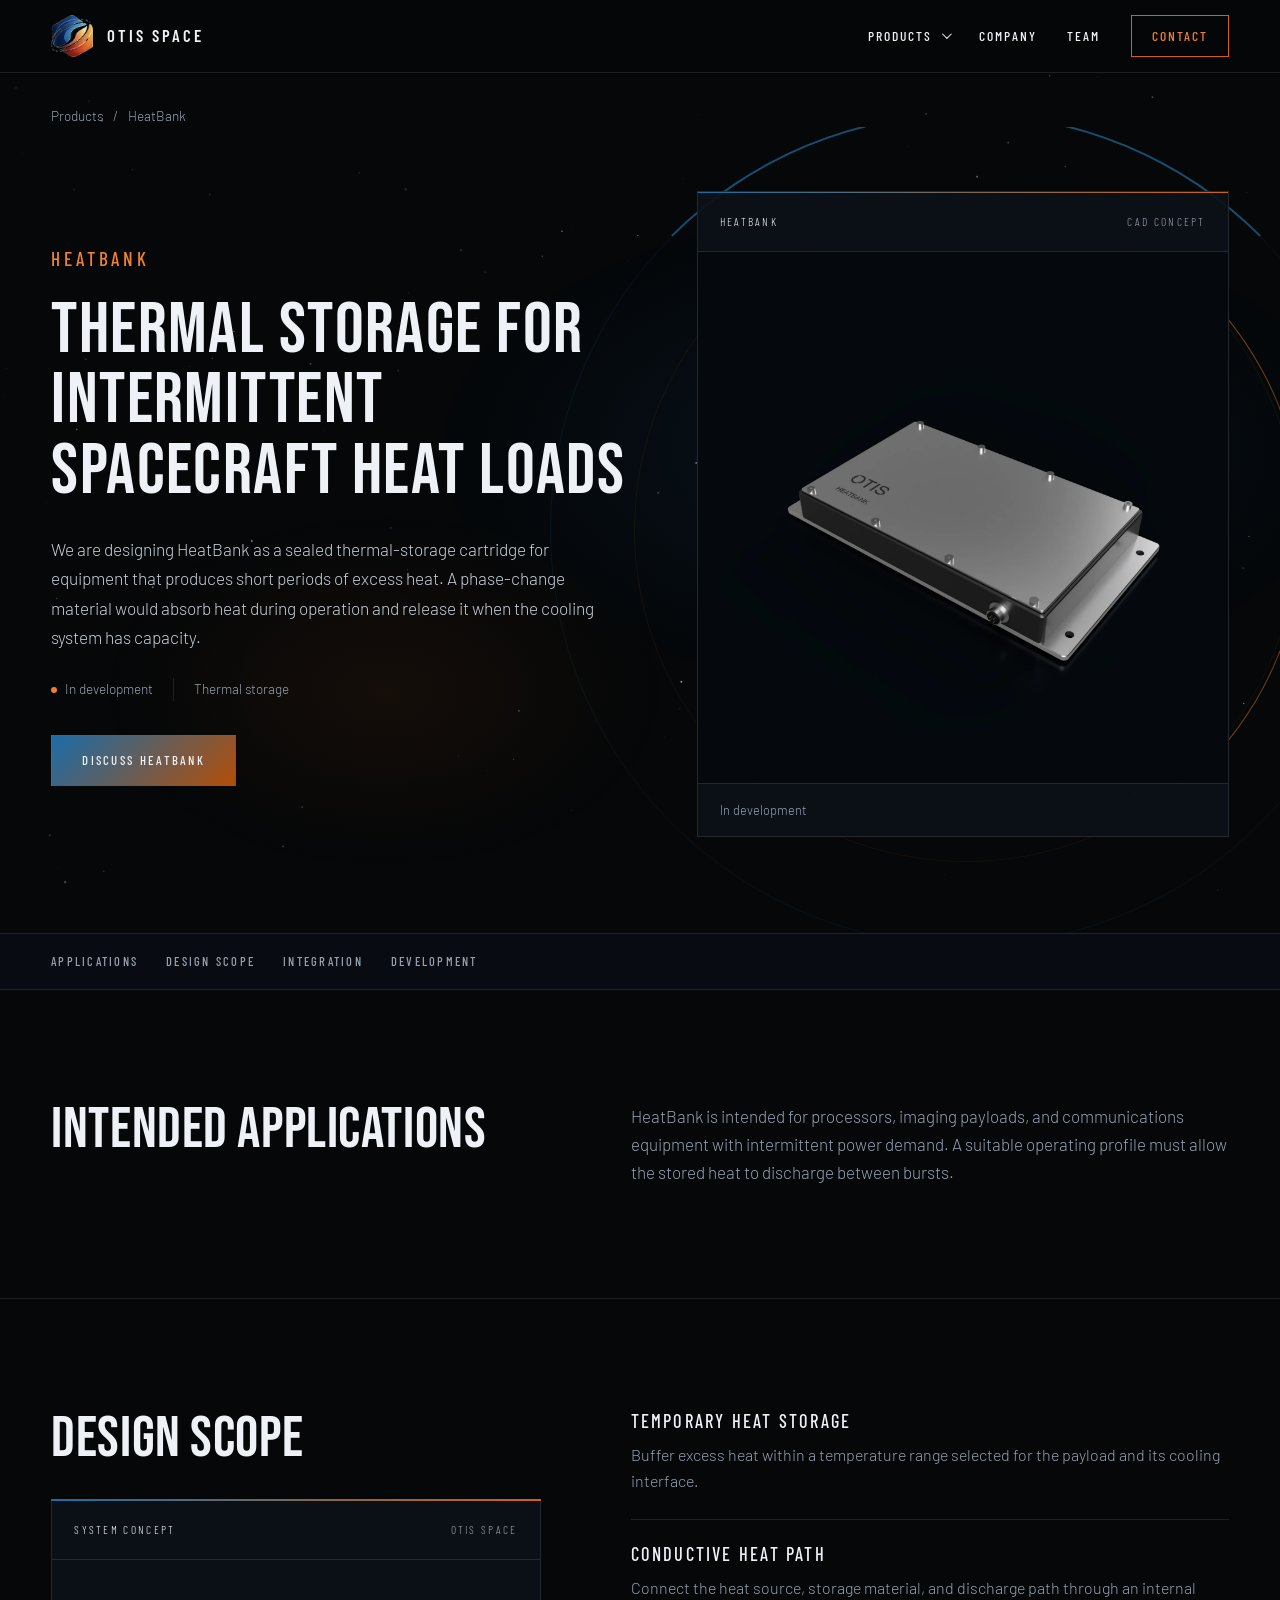
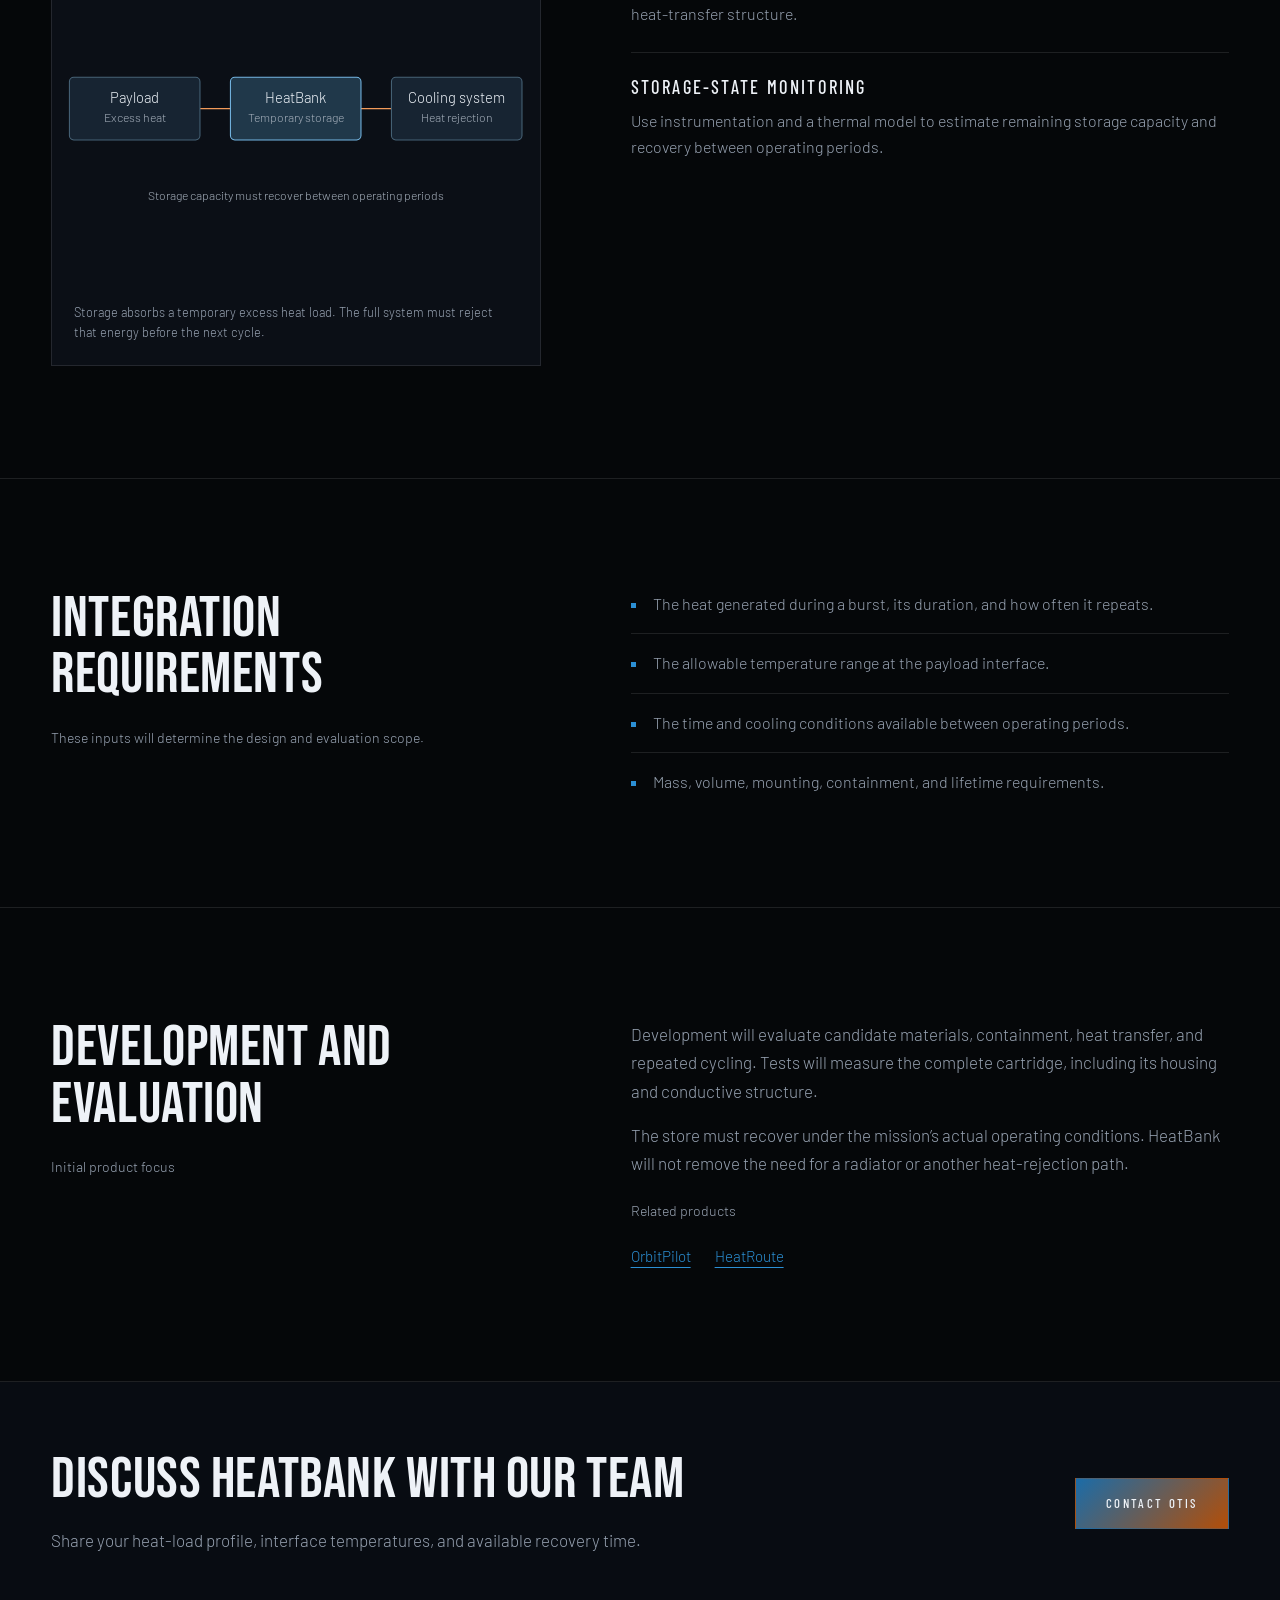
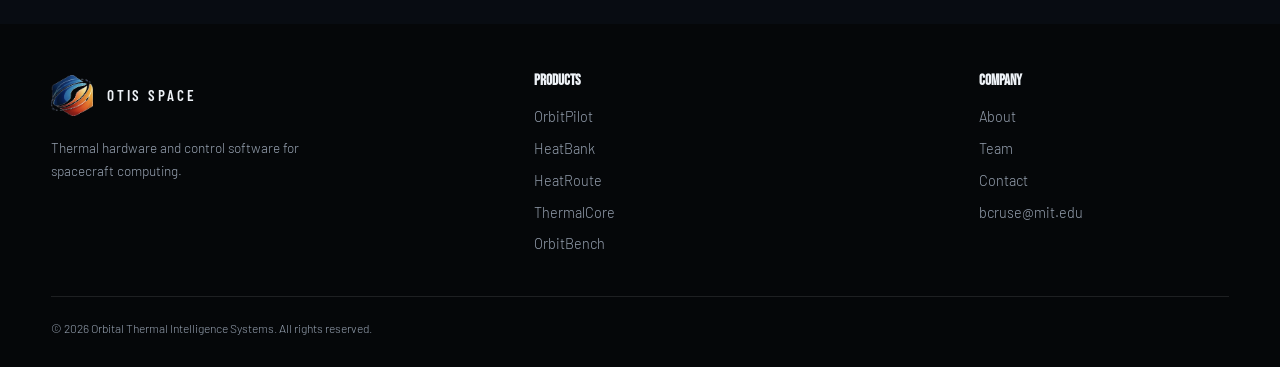
==== commit 55cb7c26: "Add native Fusion CAD renderings across product pages" ====
--- a/products/heatbank/index.html
+++ b/products/heatbank/index.html
@@ -11,7 +11,7 @@
   <meta property="og:title" content="HeatBank — Thermal storage for intermittent spacecraft heat loads | OTIS Space">
   <meta property="og:description" content="Sealed thermal-storage cartridges for payloads that generate short periods of excess heat. In development at OTIS Space.">
   <meta property="og:url" content="https://otisspace.com/products/heatbank/">
-  <meta property="og:image" content="https://otisspace.com/otis_logo_icon.png">
+  <meta property="og:image" content="https://otisspace.com/images/products/heatbank-cad-v1.webp">
   <link rel="icon" href="../../favicon.ico" type="image/x-icon">
   <link rel="preconnect" href="https://fonts.googleapis.com">
   <link rel="preconnect" href="https://fonts.gstatic.com" crossorigin>
@@ -55,16 +55,20 @@
         <div class="product-meta"><span class="status">In development</span><span>Thermal storage</span></div>
         <div class="actions"><a class="button button-primary" href="../../?product=HeatBank#contact">Discuss HeatBank</a></div>
       </div>
-      <figure class="system-figure">
-  <div class="figure-label"><span>System concept</span><span>OTIS Space</span></div>
-  <svg class="schematic" viewBox="0 0 560 365" role="img" aria-labelledby="schematic-title"><title id="schematic-title">Storage absorbs a temporary excess heat load. The full system must reject that energy before the next cycle.</title><path class="wire-heat" d="M170 157H210M350 157H390"/><rect class="node" x="20" y="121" width="150" height="72" rx="5"/><text x="95.0" y="150">Payload</text><text class="small" x="95.0" y="172">Excess heat</text><rect class="node node-accent" x="205" y="121" width="150" height="72" rx="5"/><text x="280.0" y="150">HeatBank</text><text class="small" x="280.0" y="172">Temporary storage</text><rect class="node" x="390" y="121" width="150" height="72" rx="5"/><text x="465.0" y="150">Cooling system</text><text class="small" x="465.0" y="172">Heat rejection</text><text class="small" x="280" y="262">Storage capacity must recover between operating periods</text></svg>
-  <figcaption>Storage absorbs a temporary excess heat load. The full system must reject that energy before the next cycle.</figcaption>
+      <figure class="system-figure render-figure">
+  <div class="figure-label"><span>HeatBank</span><span>CAD concept</span></div>
+  <img class="product-render" src="../../images/products/heatbank-cad-v1.webp" alt="CAD rendering of the HeatBank thermal-storage cartridge concept" width="1800" height="1800" loading="eager" fetchpriority="high" decoding="async">
+  <figcaption>In development</figcaption>
 </figure>
     </div>
   </section>
   <nav class="page-section-nav" aria-label="On this page"><div class="container"><a href="#applications">Applications</a><a href="#design">Design scope</a><a href="#integration">Integration</a><a href="#development">Development</a></div></nav>
   <section class="section" id="applications"><div class="container split"><h2>Intended applications</h2><div class="prose"><p>HeatBank is intended for processors, imaging payloads, and communications equipment with intermittent power demand. A suitable operating profile must allow the stored heat to discharge between bursts.</p></div></div></section>
-  <section class="section" id="design"><div class="container split"><div><h2>Design scope</h2></div><div class="detail-list"><div class="detail-item"><h3>Temporary heat storage</h3><p>Buffer excess heat within a temperature range selected for the payload and its cooling interface.</p></div><div class="detail-item"><h3>Conductive heat path</h3><p>Connect the heat source, storage material, and discharge path through an internal heat-transfer structure.</p></div><div class="detail-item"><h3>Storage-state monitoring</h3><p>Use instrumentation and a thermal model to estimate remaining storage capacity and recovery between operating periods.</p></div></div></div></section>
+  <section class="section" id="design"><div class="container split"><div><h2>Design scope</h2><figure class="system-figure design-figure">
+  <div class="figure-label"><span>System concept</span><span>OTIS Space</span></div>
+  <svg class="schematic" viewBox="0 0 560 365" role="img" aria-labelledby="schematic-title"><title id="schematic-title">Storage absorbs a temporary excess heat load. The full system must reject that energy before the next cycle.</title><path class="wire-heat" d="M170 157H210M350 157H390"/><rect class="node" x="20" y="121" width="150" height="72" rx="5"/><text x="95.0" y="150">Payload</text><text class="small" x="95.0" y="172">Excess heat</text><rect class="node node-accent" x="205" y="121" width="150" height="72" rx="5"/><text x="280.0" y="150">HeatBank</text><text class="small" x="280.0" y="172">Temporary storage</text><rect class="node" x="390" y="121" width="150" height="72" rx="5"/><text x="465.0" y="150">Cooling system</text><text class="small" x="465.0" y="172">Heat rejection</text><text class="small" x="280" y="262">Storage capacity must recover between operating periods</text></svg>
+  <figcaption>Storage absorbs a temporary excess heat load. The full system must reject that energy before the next cycle.</figcaption>
+</figure></div><div class="detail-list"><div class="detail-item"><h3>Temporary heat storage</h3><p>Buffer excess heat within a temperature range selected for the payload and its cooling interface.</p></div><div class="detail-item"><h3>Conductive heat path</h3><p>Connect the heat source, storage material, and discharge path through an internal heat-transfer structure.</p></div><div class="detail-item"><h3>Storage-state monitoring</h3><p>Use instrumentation and a thermal model to estimate remaining storage capacity and recovery between operating periods.</p></div></div></div></section>
   <section class="section" id="integration"><div class="container split"><div><h2>Integration requirements</h2><p class="section-note">These inputs will determine the design and evaluation scope.</p></div><ul class="requirements"><li>The heat generated during a burst, its duration, and how often it repeats.</li><li>The allowable temperature range at the payload interface.</li><li>The time and cooling conditions available between operating periods.</li><li>Mass, volume, mounting, containment, and lifetime requirements.</li></ul></div></section>
   <section class="section" id="development"><div class="container split"><div><h2>Development and evaluation</h2><p class="section-note">Initial product focus</p></div><div class="prose"><p>Development will evaluate candidate materials, containment, heat transfer, and repeated cycling. Tests will measure the complete cartridge, including its housing and conductive structure.</p><p>The store must recover under the mission’s actual operating conditions. HeatBank will not remove the need for a radiator or another heat-rejection path.</p><p class="section-note">Related products</p><div class="related-products"><a href="../orbitpilot/">OrbitPilot</a><a href="../heatroute/">HeatRoute</a></div></div></div></section>
   <section class="product-contact"><div class="container"><div><h2>Discuss HeatBank with our team</h2><p>Share your heat-load profile, interface temperatures, and available recovery time.</p></div><a class="button button-primary" href="../../?product=HeatBank#contact">Contact OTIS</a></div></section>
--- a/assets/site.css
+++ b/assets/site.css
@@ -70,6 +70,10 @@
 .figure-label span:first-child { color: var(--text); }
 .system-figure svg { width: 100%; height: auto; padding: 12px 0; }
 .system-figure figcaption { padding: 0 22px 22px; color: var(--muted); font-size: .8rem; line-height: 1.6; }
+.render-figure { overflow: hidden; }
+.product-render { width: 100%; height: auto; aspect-ratio: 1; object-fit: contain; }
+.render-figure figcaption { padding: 16px 22px; border-top: 1px solid var(--line); }
+.design-figure { margin-top: 32px; }
 .schematic text { font-family: 'Barlow', Arial, sans-serif; font-size: 17px; fill: #edf2f8; text-anchor: middle; }
 .schematic .small { font-size: 14px; fill: #a5afbb; }
 .schematic .node { fill: #172432; stroke: #476377; stroke-width: 1.2; }
@@ -83,7 +87,8 @@
 .status { display: inline-flex; align-items: center; gap: 8px; color: var(--muted); font-size: .85rem; white-space: nowrap; }
 .status::before { content: ''; width: 6px; height: 6px; border-radius: 50%; background: var(--orange); }
 .product-list { border: 1px solid var(--line); }
-.product-row { position: relative; display: grid; grid-template-columns: 230px 1fr 130px; gap: 32px; align-items: center; padding: 32px; border-bottom: 1px solid var(--line); text-decoration: none; background: var(--surface-raised); transition: background .3s; }
+.product-row { position: relative; display: grid; grid-template-columns: 160px 190px minmax(0, 1fr) 130px; gap: 30px; align-items: center; padding: 24px; border-bottom: 1px solid var(--line); text-decoration: none; background: var(--surface-raised); transition: background .3s; }
+.product-thumbnail { width: 100%; height: auto; aspect-ratio: 1; object-fit: contain; border: 1px solid var(--line); }
 .product-row:last-child { border-bottom: 0; }
 .product-row::before { content: ''; position: absolute; left: 0; top: 0; bottom: 0; width: 3px; background: var(--gradient); }
 .product-row:hover { color: var(--text); background: #0d1520; }
@@ -184,7 +189,7 @@
   .container { width: calc(100% - 56px); }
   .hero-grid { gap: 36px; }
   .split { gap: 48px; }
-  .product-row { grid-template-columns: 160px 1fr 110px; gap: 22px; padding: 28px; }
+  .product-row { grid-template-columns: 112px 160px minmax(0, 1fr) 110px; gap: 22px; padding: 24px; }
   .product-hero .hero-grid { gap: 32px; }
 }
 @media (max-width: 760px) {
@@ -214,8 +219,9 @@
   .section { padding-block: 60px; }
   .section-heading { flex-direction: column; gap: 20px; margin-bottom: 28px; }
   .section-heading p { max-width: 650px; }
-  .product-row { grid-template-columns: 1fr auto; gap: 16px; padding: 26px 22px; }
+  .product-row { grid-template-columns: 96px minmax(0, 1fr); gap: 16px 22px; padding: 26px 22px; }
   .product-row > p { grid-column: 1 / -1; grid-row: 2; }
+  .product-row > .product-link { grid-column: 1 / -1; }
   .team-grid { gap: 1px; }
   .team-grid article { padding: 24px; }
   .footer-grid { grid-template-columns: 1fr 1fr; gap: 36px; }
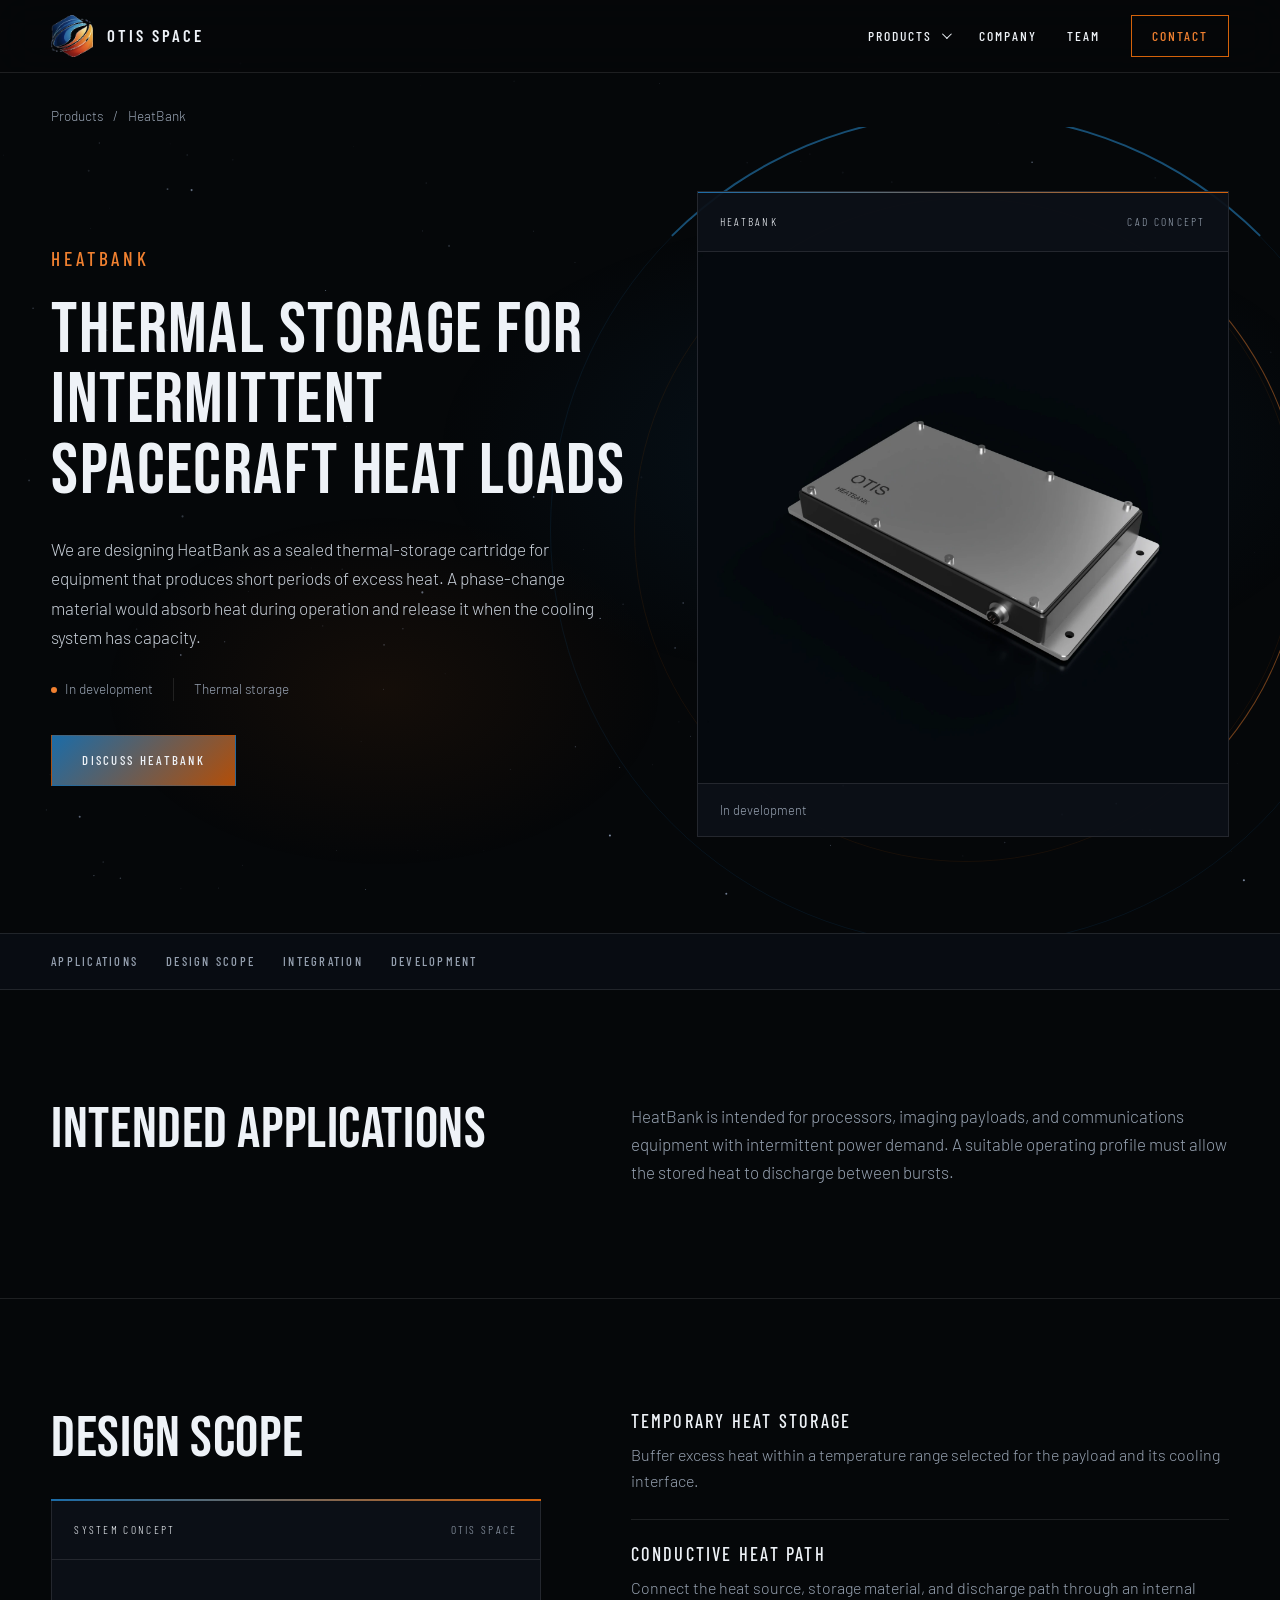
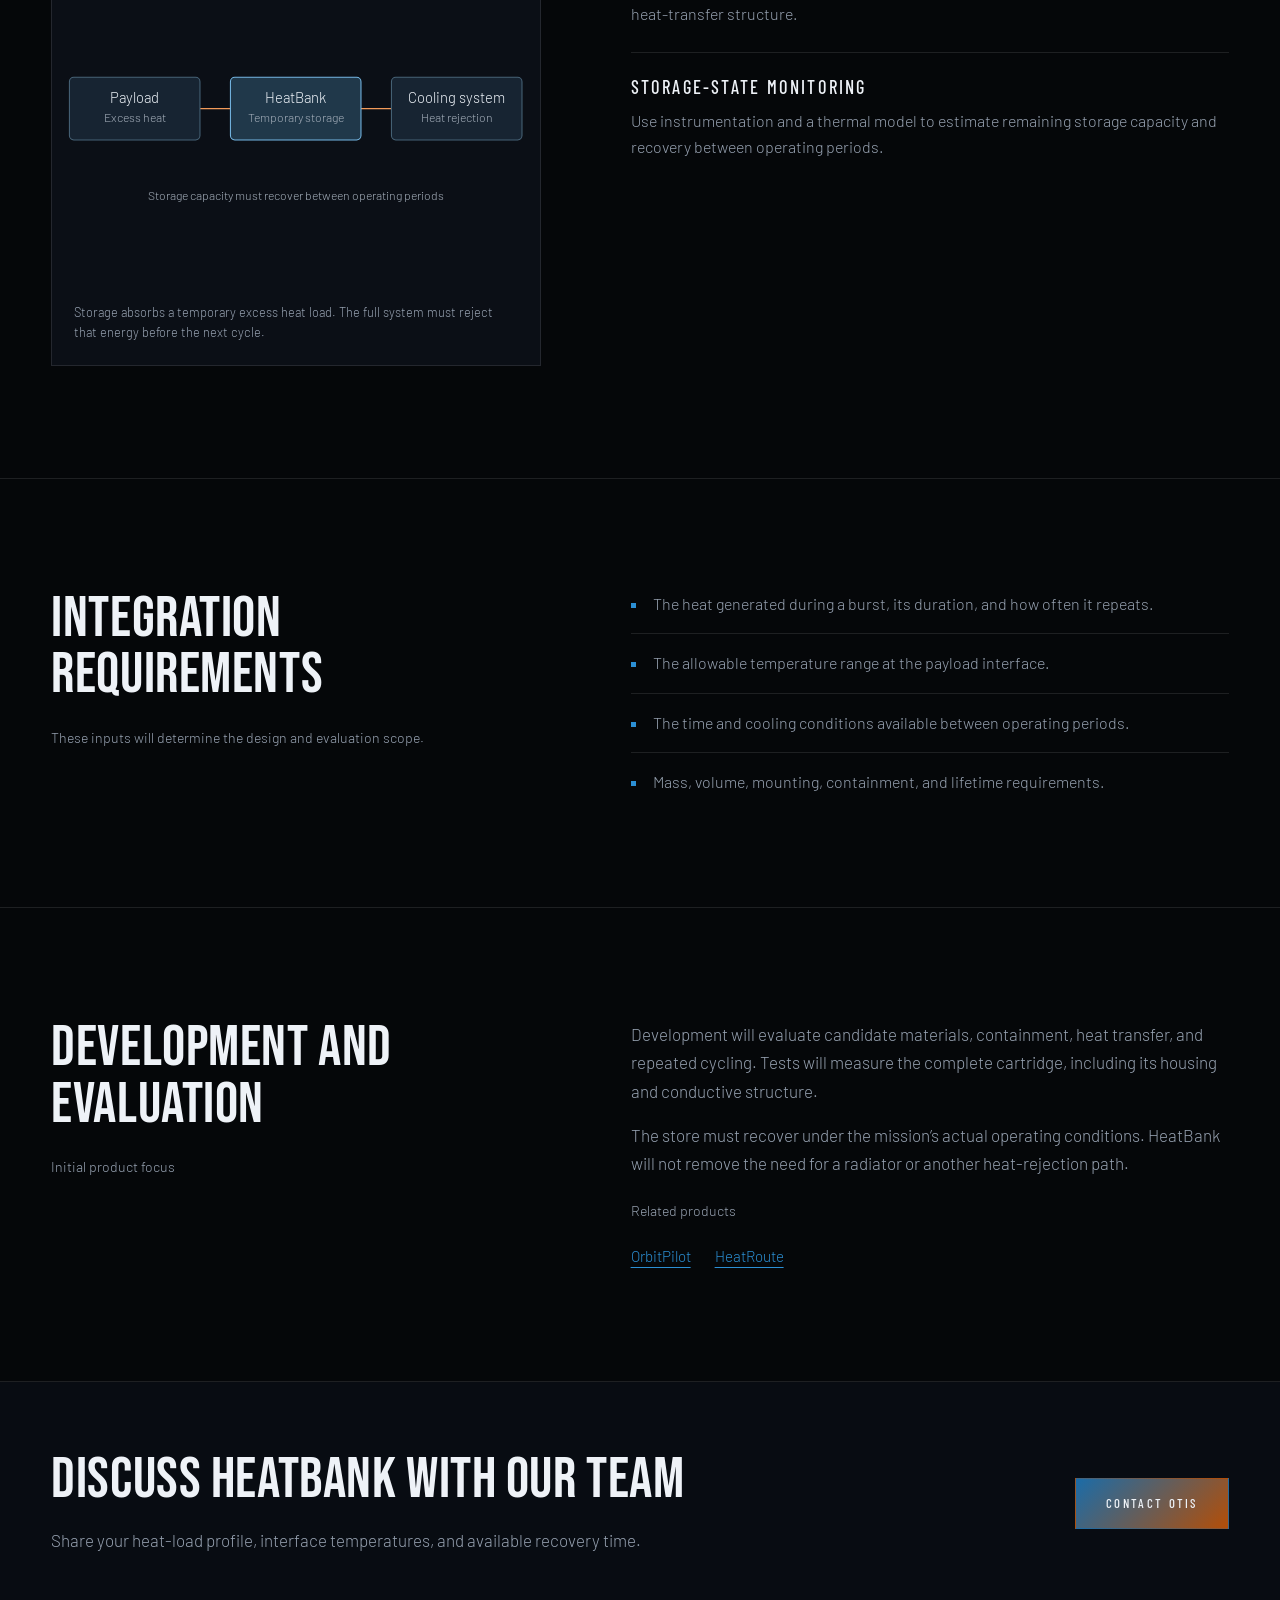
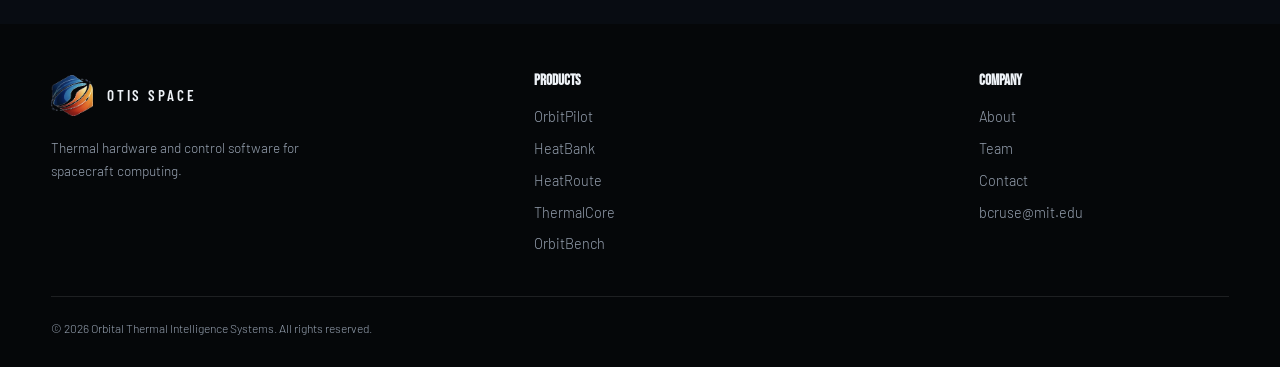
==== commit aee134c7: "Refresh stylesheet cache for CAD image layouts" ====
--- a/products/heatbank/index.html
+++ b/products/heatbank/index.html
@@ -15,7 +15,7 @@
   <link rel="icon" href="../../favicon.ico" type="image/x-icon">
   <link rel="preconnect" href="https://fonts.googleapis.com">
   <link rel="preconnect" href="https://fonts.gstatic.com" crossorigin>
-  <link rel="stylesheet" href="../../assets/site.css">
+  <link rel="stylesheet" href="../../assets/site.css?v=20261013-cad">
   <script src="../../assets/site.js" defer></script>
   <script src="../../assets/atmosphere.js" defer></script>
 </head>
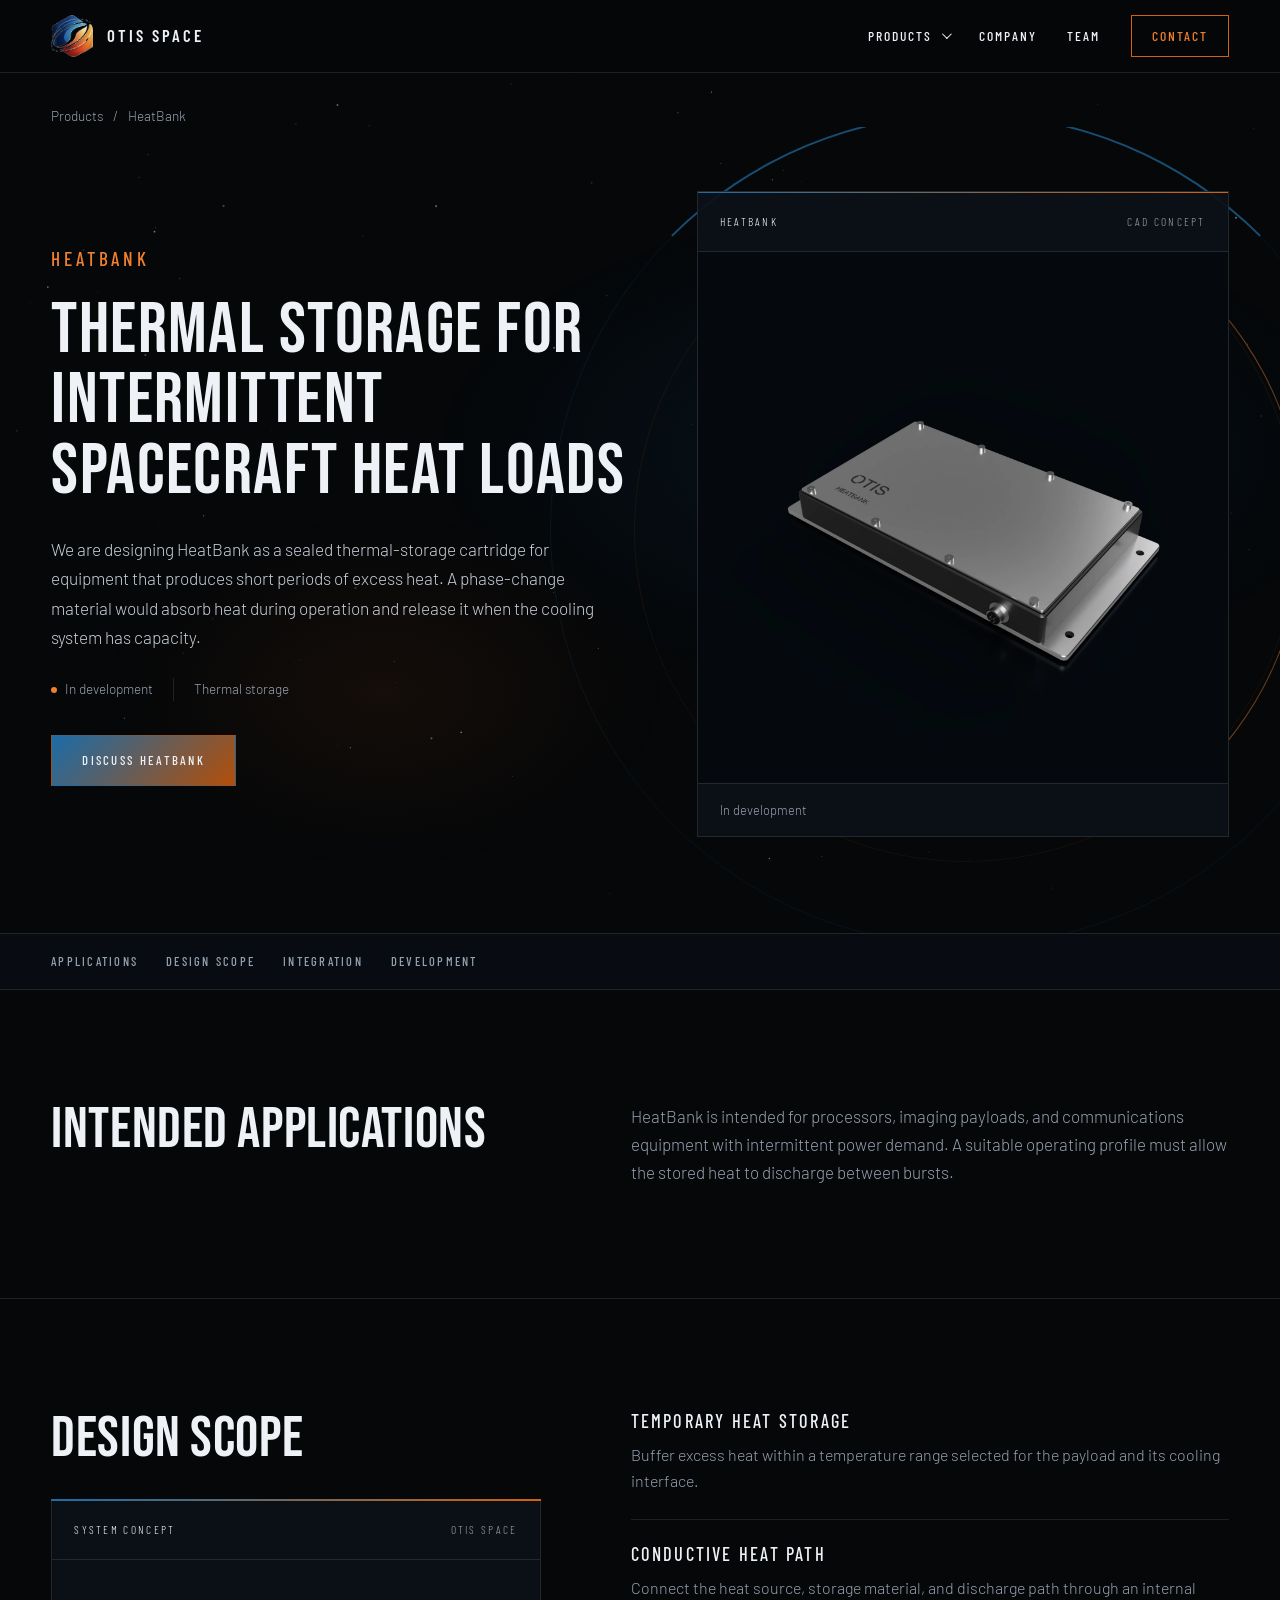
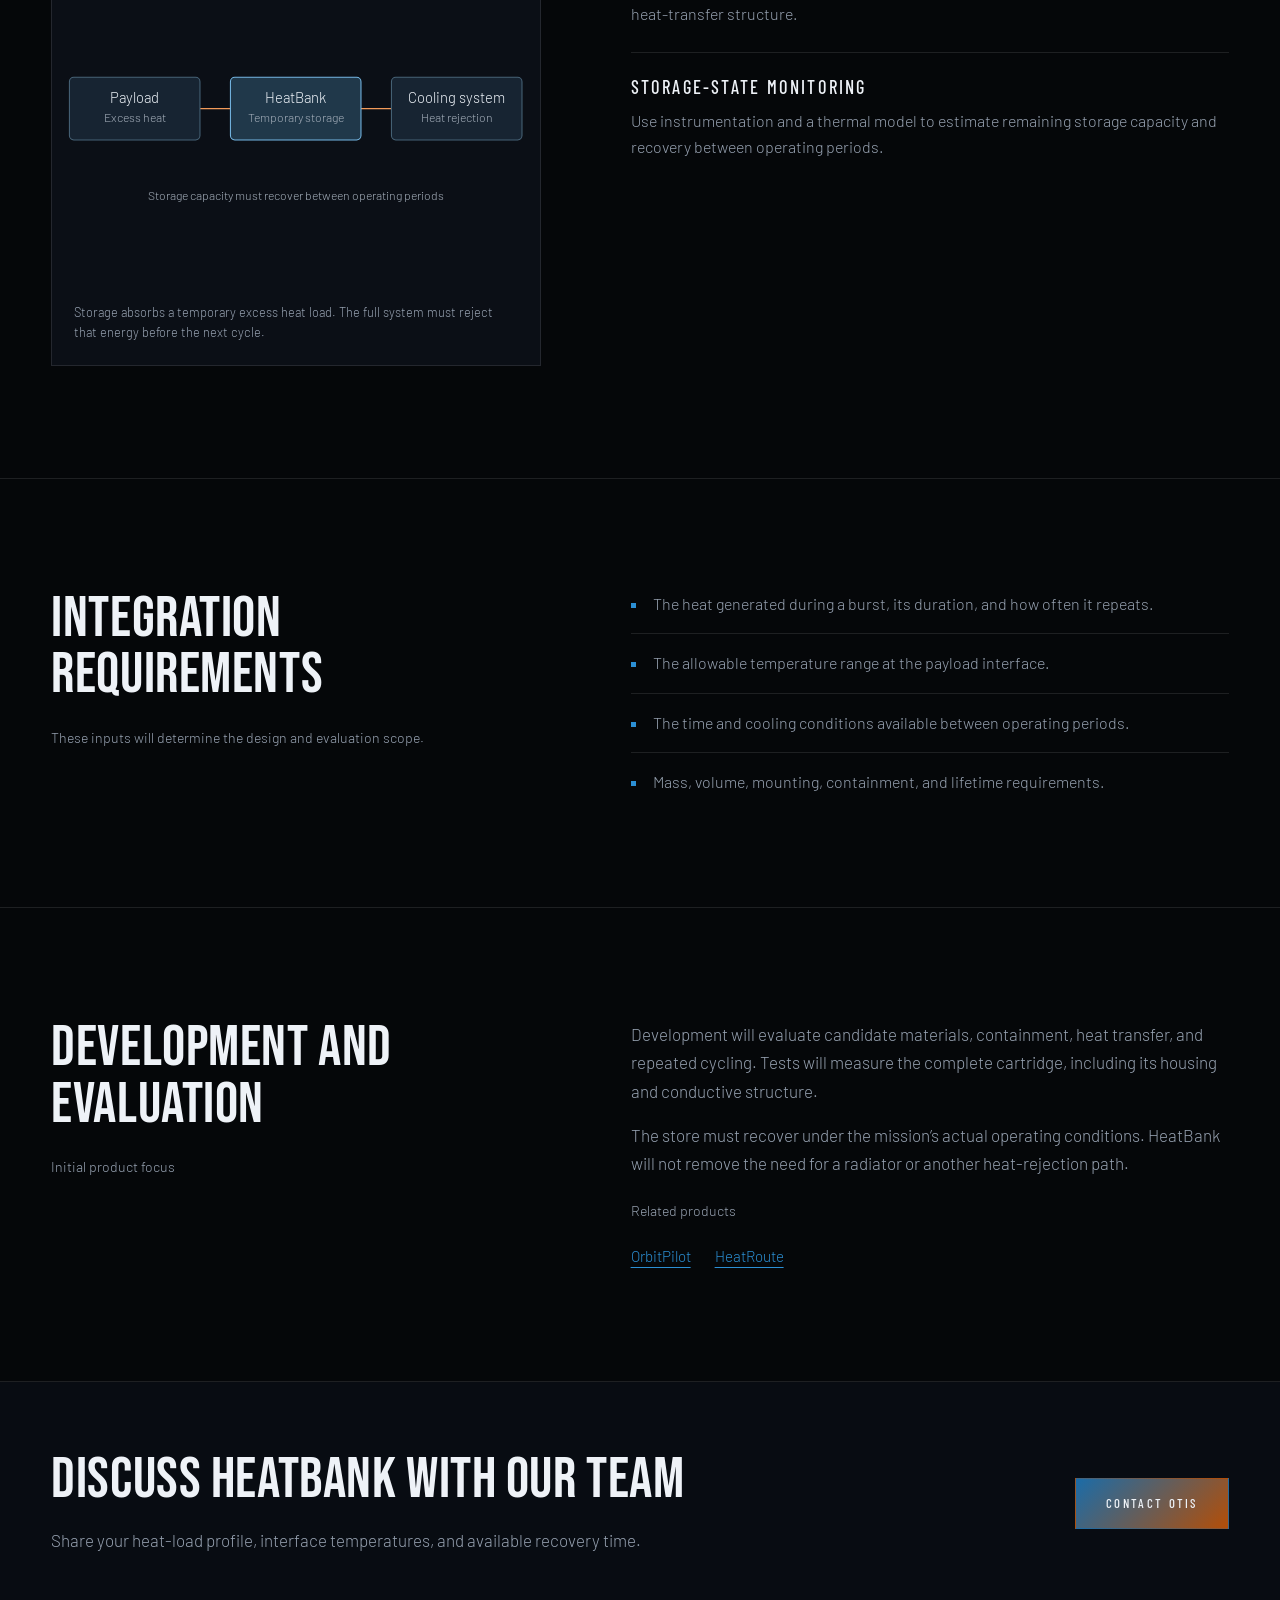
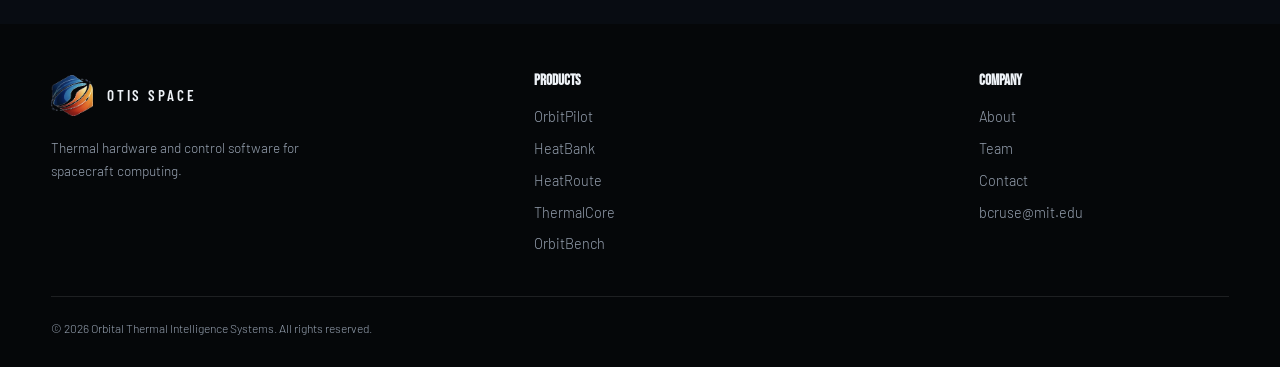
==== commit aac7ce50: "Present OrbitPilot software features with real interface screenshots" ====
--- a/products/heatbank/index.html
+++ b/products/heatbank/index.html
@@ -15,7 +15,7 @@
   <link rel="icon" href="../../favicon.ico" type="image/x-icon">
   <link rel="preconnect" href="https://fonts.googleapis.com">
   <link rel="preconnect" href="https://fonts.gstatic.com" crossorigin>
-  <link rel="stylesheet" href="../../assets/site.css?v=20261013-cad">
+  <link rel="stylesheet" href="../../assets/site.css?v=20261013-orbitpilot-ui">
   <script src="../../assets/site.js" defer></script>
   <script src="../../assets/atmosphere.js" defer></script>
 </head>
@@ -30,7 +30,7 @@
         <summary>Products</summary>
         <div class="product-dropdown">
           <a class="all-products" href="../../#products">All products</a>
-          <a href="../../products/orbitpilot/">OrbitPilot<small>Control software</small></a>
+          <a href="../../products/orbitpilot/">OrbitPilot<small>Planning software</small></a>
 <a href="../../products/heatbank/" aria-current="page">HeatBank<small>Thermal storage</small></a>
 <a href="../../products/heatroute/">HeatRoute<small>Thermal switching</small></a>
 <a href="../../products/thermalcore/">ThermalCore<small>Integrated subsystem</small></a>
--- a/assets/site.css
+++ b/assets/site.css
@@ -72,6 +72,22 @@
 .system-figure figcaption { padding: 0 22px 22px; color: var(--muted); font-size: .8rem; line-height: 1.6; }
 .render-figure { overflow: hidden; }
 .product-render { width: 100%; height: auto; aspect-ratio: 1; object-fit: contain; }
+.software-hero .hero-grid { grid-template-columns: .85fr 1.15fr; gap: 48px; }
+.software-hero h1 { font-size: clamp(3rem, 4.7vw, 5rem); }
+.software-figure { min-width: 0; overflow: hidden; }
+.software-screenshot { width: 100%; height: auto; }
+.software-figure > a, .interface-card > a { display: block; }
+.software-figure figcaption { padding: 16px 22px; border-top: 1px solid var(--line); }
+.software-thumbnail { aspect-ratio: 16 / 10; }
+.interface-grid { display: grid; grid-template-columns: repeat(2, minmax(0, 1fr)); gap: 28px; align-items: start; }
+.interface-card { margin: 0; min-width: 0; border: 1px solid var(--line); background: var(--surface-raised); }
+.interface-card > a { background: #0e1821; }
+.interface-card > a:hover, .software-figure > a:hover { outline: 1px solid var(--blue); outline-offset: -1px; }
+.interface-card img { width: 100%; height: auto; }
+.interface-card figcaption { padding: 24px; border-top: 1px solid var(--line); }
+.interface-card-wide { grid-column: 1 / -1; display: grid; grid-template-columns: 1.6fr 1fr; align-items: center; }
+.interface-card-wide .figure-label { grid-column: 1 / -1; }
+.interface-card-wide figcaption { border-top: 0; }
 .render-figure figcaption { padding: 16px 22px; border-top: 1px solid var(--line); }
 .design-figure { margin-top: 32px; }
 .schematic text { font-family: 'Barlow', Arial, sans-serif; font-size: 17px; fill: #edf2f8; text-anchor: middle; }
@@ -213,6 +229,10 @@
   .product-dropdown small { display: none; }
   .hero { padding-block: 64px; min-height: auto; }
   .hero-grid, .split { grid-template-columns: 1fr; gap: 36px; }
+  .software-hero .hero-grid { grid-template-columns: 1fr; gap: 36px; }
+  .system-figure.software-figure { max-width: none; }
+  .interface-grid, .interface-card-wide { grid-template-columns: 1fr; }
+  .interface-card-wide figcaption { border-top: 1px solid var(--line); }
   .hero h1 { max-width: 650px; }
   .hero-copy > p:not(.eyebrow) { font-size: 1.08rem; }
   .system-figure { max-width: 620px; }
